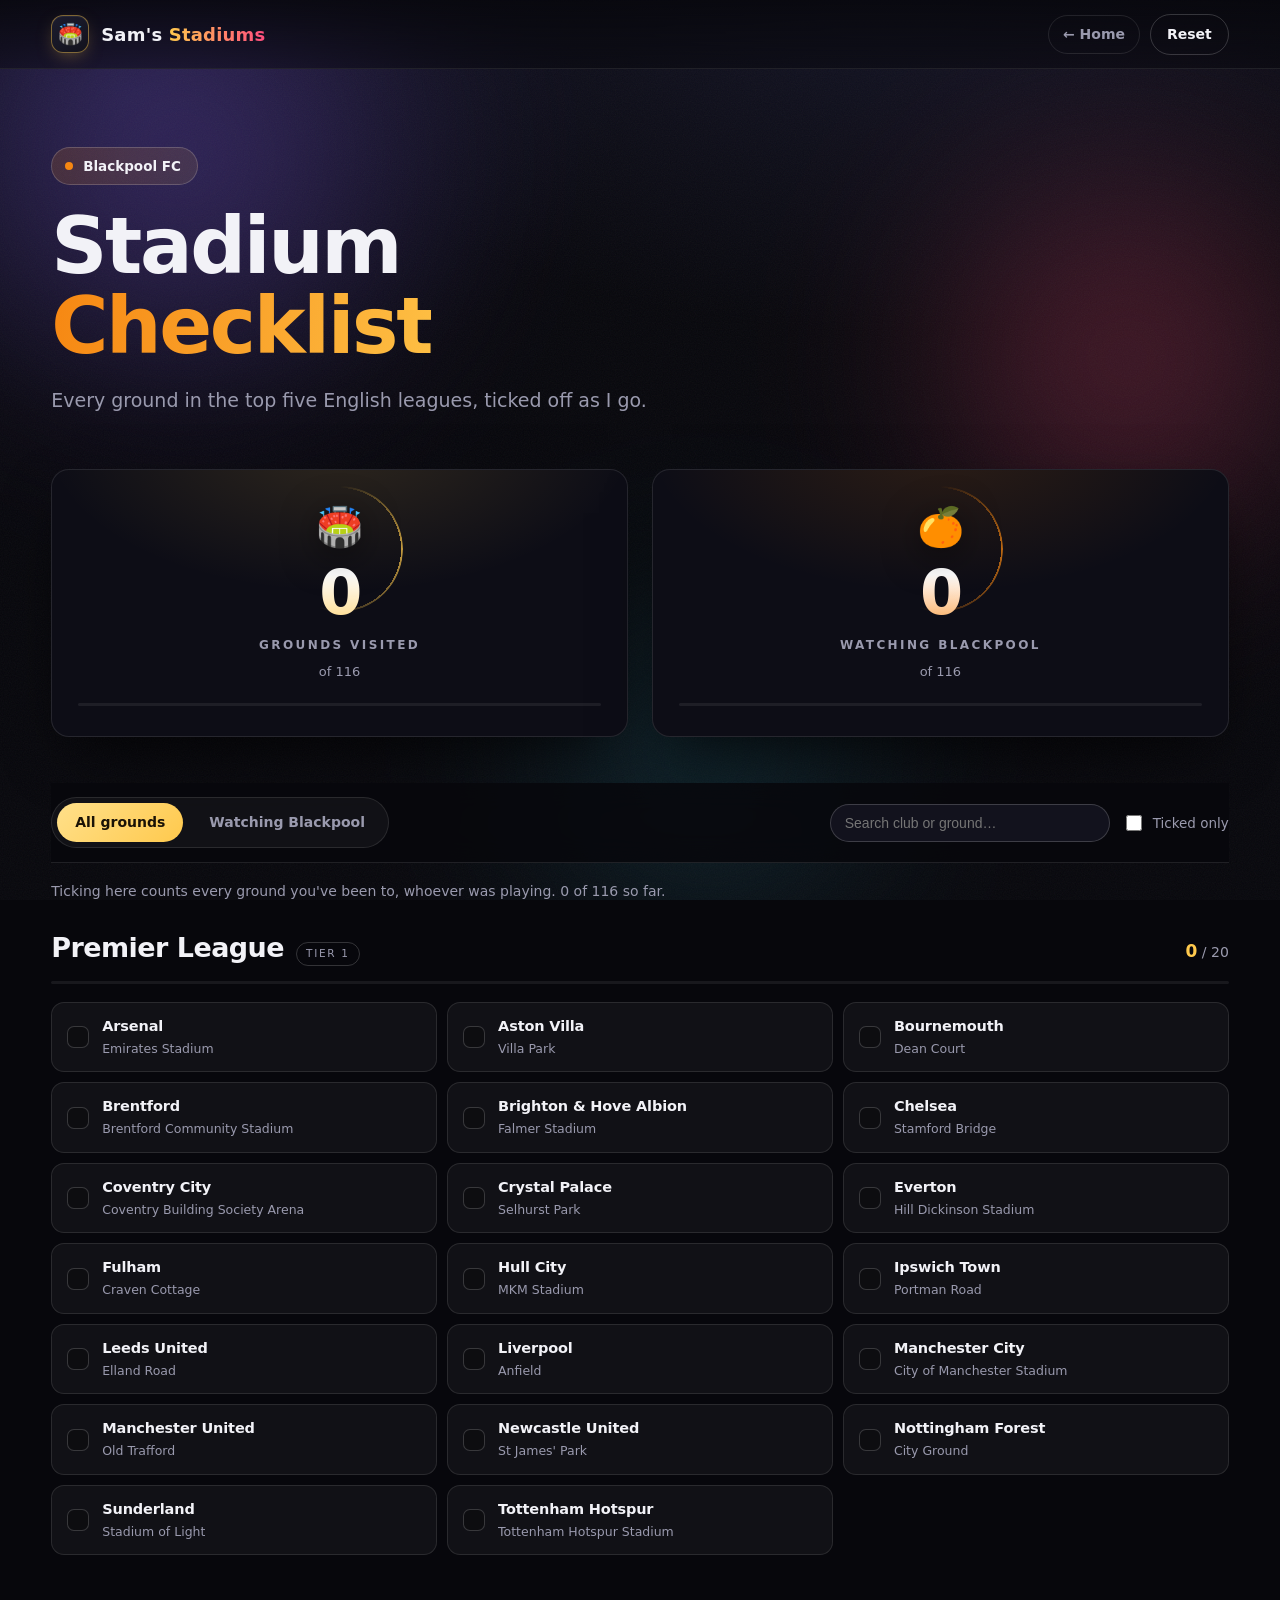
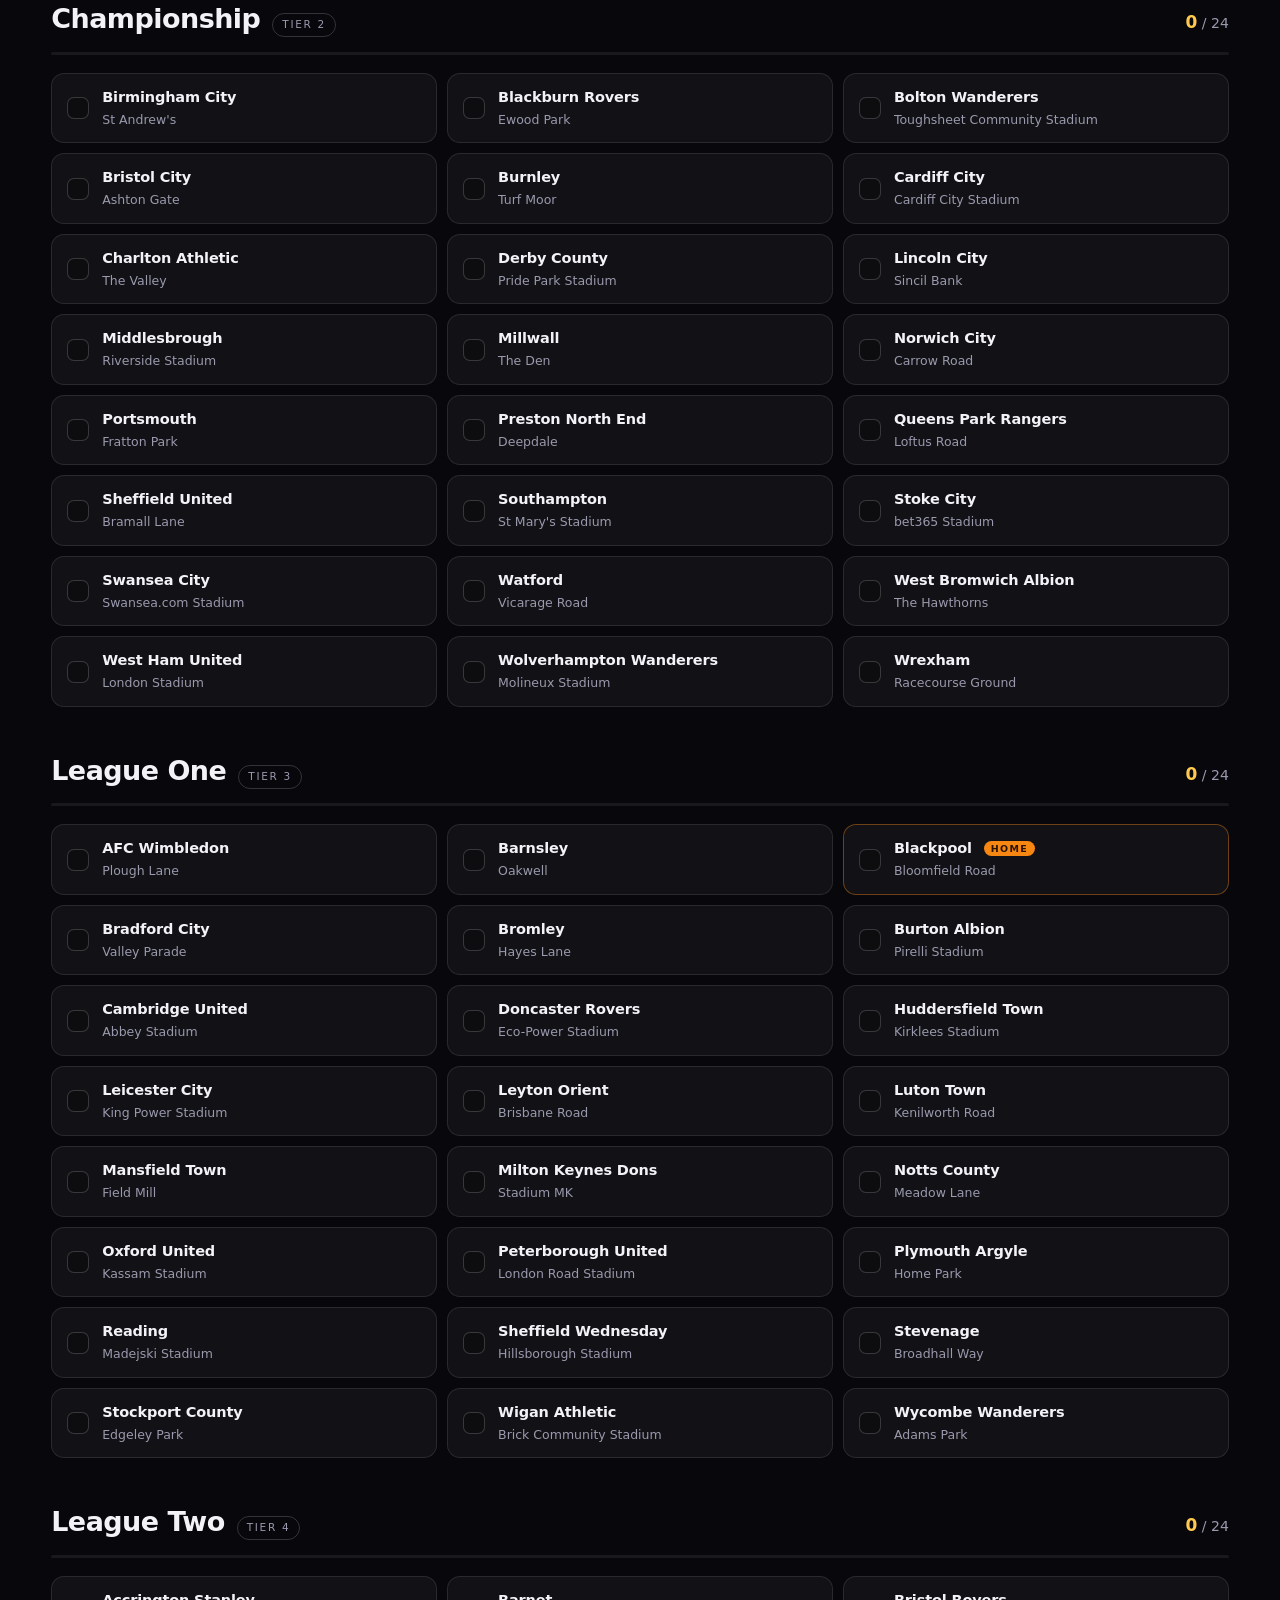
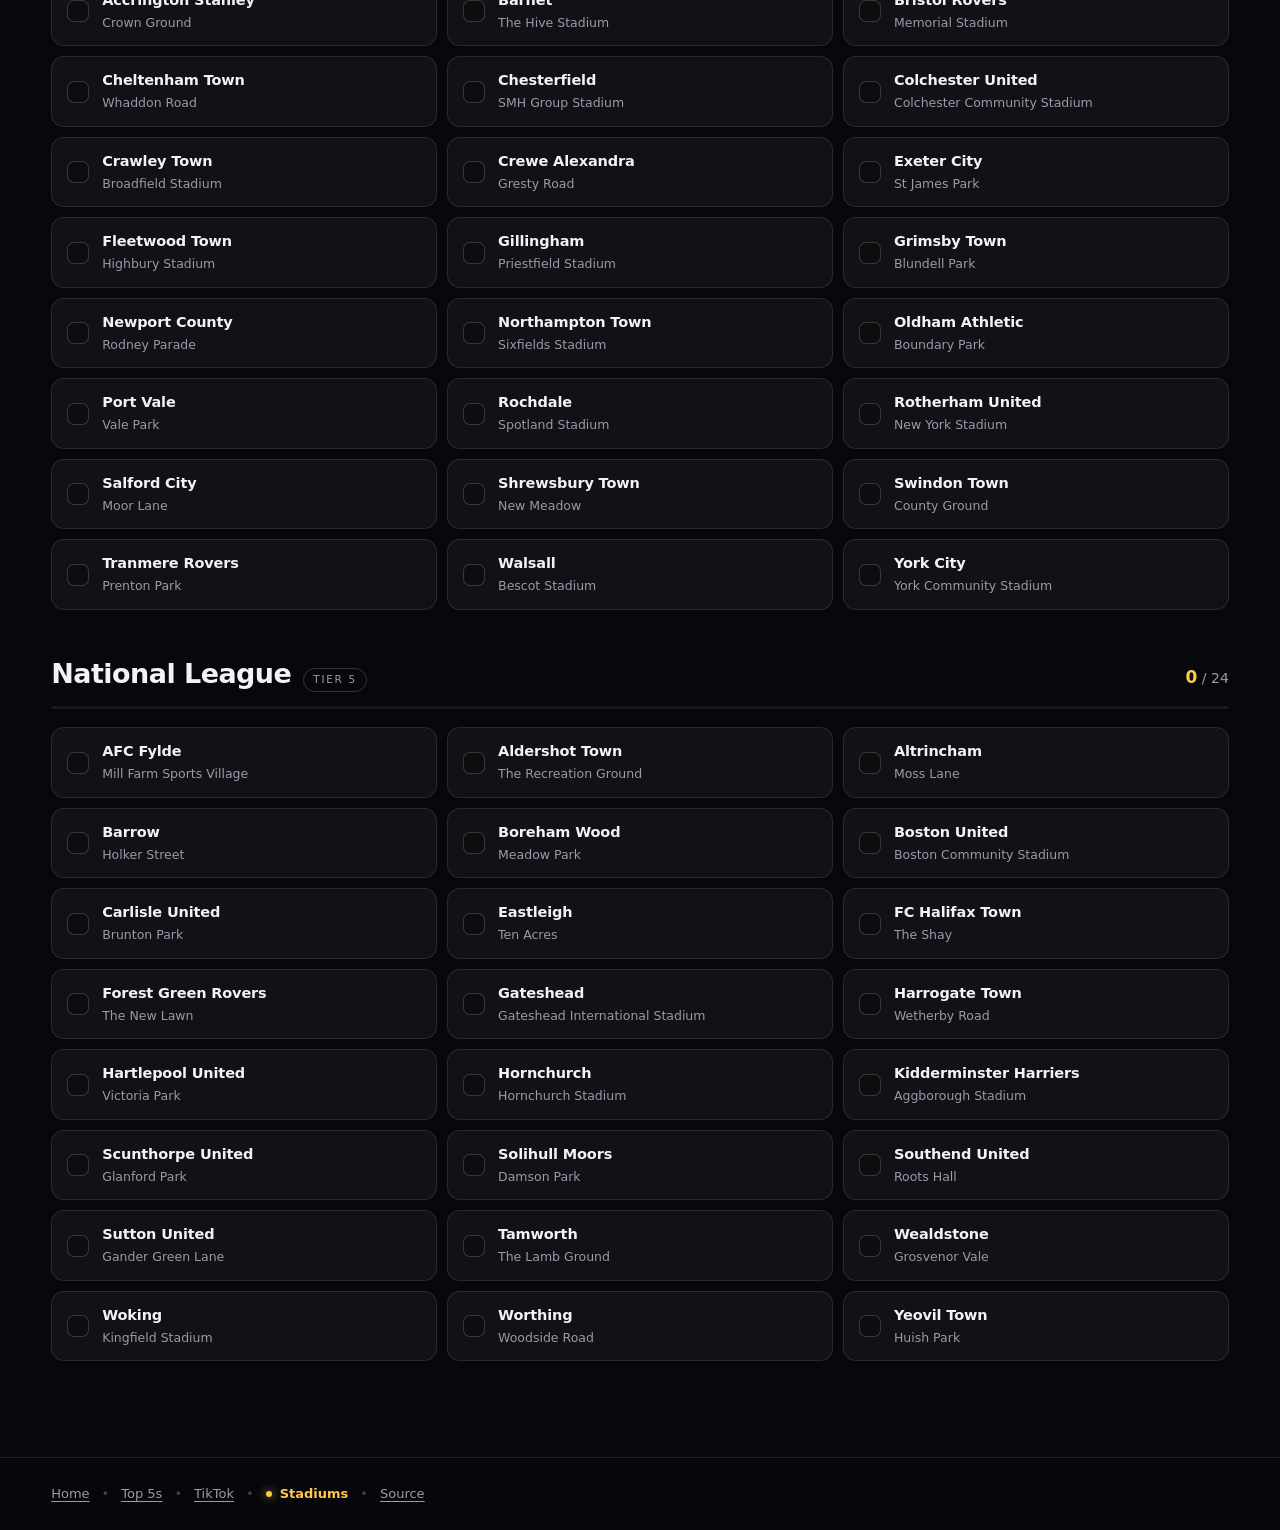
==== stadiums.html @ fb1354d6 "Add the Stadium Checklist section stadiums.html tracks grounds across the top five English leagues -" ====
<!DOCTYPE html>
<html lang="en">
<head>
<meta charset="UTF-8">
<meta name="viewport" content="width=device-width, initial-scale=1">
<title>Stadium Checklist — Sam's Website of Random Stuff</title>
<meta name="description" content="Tracking every ground visited across the top five English leagues, and every ground visited watching Blackpool.">
<script>document.documentElement.classList.add("js");</script>
<link rel="stylesheet" href="css/theme.css">
<link rel="stylesheet" href="css/stadiums.css">
<link rel="icon" href="data:image/svg+xml,<svg xmlns='http://www.w3.org/2000/svg' viewBox='0 0 100 100'><text y='.9em' font-size='90'>🏟️</text></svg>">
</head>
<body>

<div class="aurora" aria-hidden="true">
  <span class="blob blob-1"></span>
  <span class="blob blob-2"></span>
  <span class="blob blob-3"></span>
  <span class="grain"></span>
</div>

<header class="site-header">
  <div class="wrap header-inner">
    <a class="brand" href="index.html" title="Back to Sam's Website of Random Stuff">
      <span class="brand-mark">🏟️</span>
      <span class="brand-text">Sam's <em>Stadiums</em></span>
    </a>
    <div class="header-actions">
      <a class="back-link" href="index.html">&larr; Home</a>
      <button class="btn btn-ghost" id="resetBtn" title="Clear every tick on the list you're viewing">Reset</button>
    </div>
  </div>
</header>

<main>
  <section class="hero wrap st-hero">
    <span class="handle-pill">
      <span class="tangerine-dot" aria-hidden="true"></span>
      Blackpool FC
    </span>
    <h1 class="hero-title">Stadium<br><span class="grad-st">Checklist</span></h1>
    <p class="hero-sub">Every ground in the top five English leagues, ticked off as I go.</p>
  </section>

  <section class="wrap stats-section">
    <div class="stats-grid cols-2">

      <article class="stat-card" data-accent="gold">
        <div class="stat-ring" aria-hidden="true"><span class="ring-spin"></span></div>
        <div class="stat-icon" aria-hidden="true">🏟️</div>
        <div class="stat-value" id="statGeneral" data-target="0" data-decimals="0">0</div>
        <div class="stat-label">Grounds visited</div>
        <div class="stat-sub"><span id="subGeneral">of 116</span></div>
        <div class="stat-bar" aria-hidden="true"><span id="barGeneral" style="--fill:0%"></span></div>
      </article>

      <article class="stat-card" data-accent="tangerine">
        <div class="stat-ring" aria-hidden="true"><span class="ring-spin"></span></div>
        <div class="stat-icon" aria-hidden="true">🍊</div>
        <div class="stat-value" id="statBlackpool" data-target="0" data-decimals="0">0</div>
        <div class="stat-label">Watching Blackpool</div>
        <div class="stat-sub"><span id="subBlackpool">of 116</span></div>
        <div class="stat-bar" aria-hidden="true"><span id="barBlackpool" style="--fill:0%"></span></div>
      </article>

    </div>
  </section>

  <section class="wrap list-section">

    <div class="list-controls">
      <div class="tabs" role="tablist" aria-label="Which list to tick">
        <button class="tab is-active" role="tab" aria-selected="true"  data-list="general">All grounds</button>
        <button class="tab"           role="tab" aria-selected="false" data-list="blackpool">Watching Blackpool</button>
      </div>
      <div class="list-tools">
        <input type="search" id="search" placeholder="Search club or ground…" aria-label="Search club or ground">
        <label class="switch">
          <input type="checkbox" id="onlyTicked">
          <span>Ticked only</span>
        </label>
      </div>
    </div>

    <p class="list-hint" id="listHint"></p>

    <div id="leagues" class="leagues"></div>

    <p class="empty-msg" id="emptyMsg" hidden>Nothing matches that search.</p>
  </section>
</main>

<footer class="site-footer">
  <div class="wrap footer-inner">
    <a href="index.html">Home</a>
    <span class="dot">•</span>
    <a href="top-5s.html">Top 5s</a>
    <span class="dot">•</span>
    <a href="tiktok.html">TikTok</a>
    <span class="dot">•</span>
    <span class="current" aria-current="page">Stadiums</span>
    <span class="dot">•</span>
    <a href="https://github.com/samwiggans/Sams-Website-of-Random-Stuff" target="_blank" rel="noopener">Source</a>
  </div>
</footer>

<!-- stats.js must come before stadiums.js: the checklist calls Stats.set()
     as soon as it paints, and registers the counters' observers first. -->
<script src="js/stadiums-data.js"></script>
<script src="js/stats.js"></script>
<script src="js/stadiums.js"></script>
</body>
</html>
---- css/theme.css ----
/* ===========================================================
   Sam's Website of Random Stuff — shared theme
   Tokens, page shell, header, buttons, footer. Loaded by every
   page; each page then loads its own stylesheet on top.
   =========================================================== */

:root{
  --bg:        #07070c;
  --bg-soft:   #0d0d16;
  --panel:     rgba(255,255,255,.045);
  --panel-2:   rgba(255,255,255,.075);
  --line:      rgba(255,255,255,.10);
  --line-2:    rgba(255,255,255,.18);
  --text:      #f2f2f7;
  --muted:     #9a9aae;
  --gold:      #ffc94d;
  --hot:       #ff4d7d;
  --violet:    #8b5cf6;
  --cyan:      #38e1ff;
  --radius:    18px;
  --shadow:    0 24px 60px -20px rgba(0,0,0,.8);
  --ease:      cubic-bezier(.2,.7,.25,1);
  /* Section accents */
  --tt-cyan:   #25f4ee;
  --tt-red:    #fe2c55;
  --tangerine: #f68712;
}

*{ box-sizing:border-box; }

/* class rules elsewhere would otherwise beat the UA stylesheet's [hidden] */
[hidden]{ display:none !important; }

html{ scroll-behavior:smooth; }

body{
  margin:0;
  background:var(--bg);
  color:var(--text);
  font-family:"Segoe UI", system-ui, -apple-system, "Helvetica Neue", Arial, sans-serif;
  font-size:16px;
  line-height:1.5;
  -webkit-font-smoothing:antialiased;
  overflow-x:hidden;
}

.wrap{ width:min(1180px, 92vw); margin-inline:auto; }

img{ max-width:100%; display:block; }

button{ font:inherit; color:inherit; cursor:pointer; }

/* ---------- Background aurora ---------- */
.aurora{ position:fixed; inset:0; z-index:-1; overflow:hidden; background:
  radial-gradient(1200px 700px at 70% -10%, #16162a 0%, transparent 60%),
  radial-gradient(900px 600px at 10% 10%, #131328 0%, transparent 55%),
  var(--bg); }
.blob{ position:absolute; border-radius:50%; filter:blur(90px); opacity:.35; }
.blob-1{ width:52vw; height:52vw; left:-12vw; top:-14vw; background:radial-gradient(circle, var(--violet), transparent 65%); animation:float1 24s var(--ease) infinite alternate; }
.blob-2{ width:44vw; height:44vw; right:-10vw; top:6vw; background:radial-gradient(circle, var(--hot), transparent 65%); animation:float2 30s var(--ease) infinite alternate; }
.blob-3{ width:40vw; height:40vw; left:35vw; top:55vh; background:radial-gradient(circle, var(--cyan), transparent 65%); opacity:.18; animation:float3 34s var(--ease) infinite alternate; }
.grain{ position:absolute; inset:0; opacity:.05; background-image:url("data:image/svg+xml,%3Csvg xmlns='http://www.w3.org/2000/svg' width='140' height='140'%3E%3Cfilter id='n'%3E%3CfeTurbulence type='fractalNoise' baseFrequency='.85' numOctaves='3'/%3E%3C/filter%3E%3Crect width='100%25' height='100%25' filter='url(%23n)'/%3E%3C/svg%3E"); }
@keyframes float1{ to{ transform:translate3d(6vw,8vh,0) scale(1.15); } }
@keyframes float2{ to{ transform:translate3d(-8vw,12vh,0) scale(1.2); } }
@keyframes float3{ to{ transform:translate3d(10vw,-14vh,0) scale(.85); } }

/* ---------- Header ---------- */
.site-header{
  position:sticky; top:0; z-index:40;
  backdrop-filter:blur(14px);
  background:linear-gradient(to bottom, rgba(7,7,12,.85), rgba(7,7,12,.45));
  border-bottom:1px solid var(--line);
}
.header-inner{ display:flex; align-items:center; justify-content:space-between; gap:16px; height:68px; }
.brand{ display:flex; align-items:center; gap:12px; text-decoration:none; color:var(--text); }
/* Trophy sits on dark with a gold ring — the emoji is gold itself, so a gold
   fill behind it washes out (same reason it reads well in the browser tab). */
.brand-mark{
  display:grid; place-items:center; width:38px; height:38px; border-radius:12px;
  font-size:20px; line-height:1;
  background:linear-gradient(145deg, #1c1c2e, #12121d);
  border:1px solid rgba(255,201,77,.45);
  box-shadow:0 6px 20px -8px rgba(255,201,77,.55), inset 0 1px 0 rgba(255,255,255,.06);
}
.brand-text{ font-weight:700; letter-spacing:.2px; font-size:18px; }
.brand-text em{ font-style:normal; background:linear-gradient(90deg, var(--gold), var(--hot)); -webkit-background-clip:text; background-clip:text; color:transparent; }
.header-actions{ display:flex; align-items:center; gap:10px; }

/* "Portfolio" breadcrumb shown on section pages */
.back-link{
  display:inline-flex; align-items:center; gap:7px; text-decoration:none;
  color:var(--muted); font-size:14px; font-weight:600;
  padding:8px 14px; border-radius:999px; border:1px solid var(--line);
  transition:color .18s var(--ease), border-color .18s var(--ease), transform .18s var(--ease);
}
.back-link:hover{ color:var(--text); border-color:var(--line-2); transform:translateX(-2px); }

/* ---------- Buttons ---------- */
.btn{
  border:1px solid var(--line-2); background:var(--panel); color:var(--text);
  padding:9px 16px; border-radius:999px; font-weight:600; font-size:14px;
  transition:transform .18s var(--ease), background .18s var(--ease), border-color .18s var(--ease);
}
.btn:hover{ transform:translateY(-2px); background:var(--panel-2); border-color:var(--line-2); }
.btn:active{ transform:translateY(0); }
.btn-primary{
  border-color:transparent; color:#1a1206;
  background:linear-gradient(135deg, #ffe08a, var(--gold));
  box-shadow:0 10px 24px -10px rgba(255,201,77,.8);
}
.btn-primary:hover{ background:linear-gradient(135deg, #fff0bd, #ffd469); }
.btn-ghost{ background:transparent; }
.btn-small{ padding:7px 12px; font-size:13px; }
.btn-danger-ghost{ border-color:rgba(255,77,125,.35); color:#ff8fae; background:transparent; }
.btn-danger-ghost:hover{ background:rgba(255,77,125,.12); }
.icon-btn{ background:none; border:0; font-size:28px; line-height:1; color:var(--muted); padding:4px 8px; border-radius:10px; }
.icon-btn:hover{ color:var(--text); background:var(--panel); }
.linkish{ background:none; border:0; color:var(--muted); text-decoration:underline; text-underline-offset:3px; padding:0; font-size:inherit; }
.linkish:hover{ color:var(--text); }

/* ---------- Hero type ---------- */
.hero{ padding:78px 0 42px; }
.hero-title{
  margin:0; font-size:clamp(38px, 7.2vw, 78px); line-height:1.02;
  font-weight:800; letter-spacing:-.03em;
}
.grad{ background:linear-gradient(100deg, var(--gold) 0%, var(--hot) 45%, var(--violet) 100%);
  -webkit-background-clip:text; background-clip:text; color:transparent; }
.hero-sub{ margin:20px 0 0; color:var(--muted); font-size:clamp(15px,1.6vw,19px); max-width:52ch; }
.hero-stats{ display:flex; flex-wrap:wrap; gap:28px; margin-top:34px; }
.stat{ display:flex; flex-direction:column; }
.stat b{ font-size:28px; font-weight:800; letter-spacing:-.02em; }
.stat span{ font-size:12px; letter-spacing:.14em; text-transform:uppercase; color:var(--muted); }

/* ---------- Stat cards ----------
   Used by the TikTok section and the Stadium Checklist. The number
   counts up when the card scrolls into view (js/stats.js). */
.stats-grid{ display:grid; grid-template-columns:repeat(3, 1fr); gap:24px; }
.stats-grid.cols-2{ grid-template-columns:repeat(2, 1fr); }

.stat-card{
  position:relative; overflow:hidden; isolation:isolate;
  border-radius:var(--radius); border:1px solid var(--line);
  background:var(--bg-soft); box-shadow:var(--shadow);
  padding:38px 26px 30px;
  display:flex; flex-direction:column; align-items:center; text-align:center;
  transition:transform .35s var(--ease), border-color .35s var(--ease);
}
.stat-card:hover{ transform:translateY(-8px); }

.stat-card[data-accent="cyan"]     { --accent:var(--tt-cyan); }
.stat-card[data-accent="red"]      { --accent:var(--tt-red); }
.stat-card[data-accent="violet"]   { --accent:var(--violet); }
.stat-card[data-accent="tangerine"]{ --accent:var(--tangerine); }
.stat-card[data-accent="gold"]     { --accent:var(--gold); }
.stat-card:hover{ border-color:color-mix(in srgb, var(--accent) 45%, transparent); }

.stat-card::before{
  content:""; position:absolute; inset:0; z-index:-1;
  background:radial-gradient(420px 220px at 50% -12%, var(--accent), transparent 70%);
  opacity:.14; transition:opacity .35s var(--ease);
}
.stat-card:hover::before{ opacity:.26; }

.stat-ring{
  position:absolute; top:16px; left:50%; translate:-50% 0;
  width:126px; height:126px; border-radius:50%;
  display:grid; place-items:center; z-index:-1; opacity:.75;
}
.ring-spin{
  position:absolute; inset:0; border-radius:50%;
  background:conic-gradient(from 0deg, transparent 0deg, var(--accent) 90deg, transparent 200deg);
  -webkit-mask:radial-gradient(farthest-side, transparent calc(100% - 2px), #000 calc(100% - 2px));
          mask:radial-gradient(farthest-side, transparent calc(100% - 2px), #000 calc(100% - 2px));
  animation:spin 6s linear infinite;
}
@keyframes spin{ to{ transform:rotate(360deg); } }

.stat-icon{
  font-size:38px; line-height:1; margin-bottom:16px;
  filter:drop-shadow(0 8px 18px rgba(0,0,0,.5));
  transition:transform .4s var(--ease);
}
.stat-card:hover .stat-icon{ transform:translateY(-3px) scale(1.08); }

.stat-value{
  font-size:clamp(42px, 6vw, 62px); font-weight:800; letter-spacing:-.04em; line-height:1;
  font-variant-numeric:tabular-nums;
  background:linear-gradient(180deg, #fff 20%, color-mix(in srgb, var(--accent) 70%, #fff));
  -webkit-background-clip:text; background-clip:text; color:transparent;
}
.stat-label{
  margin-top:12px; font-size:12px; font-weight:700;
  letter-spacing:.2em; text-transform:uppercase; color:var(--muted);
}
.stat-sub{ margin-top:8px; font-size:13px; color:var(--muted); }

.stat-bar{
  margin-top:22px; width:100%; height:3px; border-radius:999px;
  background:rgba(255,255,255,.07); overflow:hidden;
}
.stat-bar span{
  display:block; height:100%; width:0; border-radius:999px;
  background:linear-gradient(90deg, transparent, var(--accent));
  transition:width 1.4s var(--ease) .25s;
}
.stat-card.in .stat-bar span{ width:var(--fill); }

@media (max-width:860px){
  .stats-grid, .stats-grid.cols-2{ grid-template-columns:1fr; gap:18px; }
  .stat-card{ padding:32px 22px 26px; }
  .stat-ring{ width:110px; height:110px; }
}
@media (max-width:560px){
  .stat-value{ font-size:44px; }
}
@media (prefers-reduced-motion:reduce){
  .ring-spin{ animation:none !important; }
  .stat-bar span{ transition:none; }
}

/* ---------- Footer ---------- */
.site-footer{ border-top:1px solid var(--line); background:rgba(7,7,12,.6); }
.footer-inner{ display:flex; flex-wrap:wrap; align-items:center; gap:12px; padding:26px 0; color:var(--muted); font-size:13px; }
.dot{ opacity:.4; }
.site-footer a{ color:var(--muted); text-decoration:underline; text-underline-offset:3px; }
.site-footer a:hover{ color:var(--text); }
/* The page you're on: unlinked, gold, with a lit dot in front of it */
.footer-inner .current{
  display:inline-flex; align-items:center; gap:8px;
  color:var(--gold); font-weight:700;
}
.footer-inner .current::before{
  content:""; width:6px; height:6px; border-radius:50%;
  background:var(--gold); box-shadow:0 0 10px rgba(255,201,77,.85);
}

/* ---------- Reveal animation ----------
   Scoped to html.js so that if scripting is blocked or a script throws, the
   content is simply visible rather than stuck at opacity 0 forever. */
html.js .reveal{ opacity:0; transform:translateY(26px); transition:opacity .7s var(--ease), transform .7s var(--ease); }
html.js .reveal.in{ opacity:1; transform:none; }

/* ---------- Responsive ---------- */
@media (max-width:900px){
  .header-inner{ height:64px; }
}
@media (max-width:620px){
  .header-actions{ gap:7px; }
  .header-actions .btn{ padding:7px 11px; font-size:12.5px; }
}
/* Home carries three section buttons; below this the wordmark has to go
   so they still fit alongside the logo. */
@media (max-width:430px){
  .brand-text{ display:none; }
}
@media (max-width:560px){
  .header-inner{ height:58px; }
  .brand{ gap:9px; }
  .brand-mark{ width:32px; height:32px; font-size:16px; border-radius:10px; }
  .brand-text{ font-size:15px; white-space:nowrap; }
  .back-link{ padding:7px 11px; font-size:13px; }
  .hero{ padding:52px 0 30px; }
  .hero-stats{ gap:26px; }
  .stat b{ font-size:24px; }
}

@media (prefers-reduced-motion:reduce){
  *{ animation-duration:.01ms !important; transition-duration:.01ms !important; }
  html{ scroll-behavior:auto; }
  .reveal{ opacity:1; transform:none; }
}
---- css/stadiums.css ----
/* ===========================================================
   Stadium Checklist — page-specific styles
   Shared shell and stat cards live in theme.css.
   =========================================================== */

/* Whichever list you're ticking sets the accent for the rows:
   gold for grounds in general, tangerine for Blackpool. */
body{ --list-accent:var(--gold); }
body[data-list="blackpool"]{ --list-accent:var(--tangerine); }

/* ---------- Hero ---------- */
.st-hero{ padding-bottom:34px; }

.handle-pill{
  display:inline-flex; align-items:center; gap:10px;
  padding:8px 16px 8px 13px; margin-bottom:22px;
  border-radius:999px; font-size:13.5px; font-weight:600;
  color:var(--text); border:1px solid var(--line-2);
  background:linear-gradient(120deg, rgba(246,135,18,.16), rgba(255,201,77,.10));
}
.tangerine-dot{
  width:8px; height:8px; border-radius:50%; background:var(--tangerine);
  animation:tangerinePulse 2.4s var(--ease) infinite;
}
@keyframes tangerinePulse{
  0%   { box-shadow:0 0 0 0 rgba(246,135,18,.65); }
  70%  { box-shadow:0 0 0 11px rgba(246,135,18,0); }
  100% { box-shadow:0 0 0 0 rgba(246,135,18,0); }
}

.grad-st{
  background:linear-gradient(100deg, var(--tangerine) 0%, var(--gold) 55%, #ffd9a0 100%);
  background-size:220% 100%;
  -webkit-background-clip:text; background-clip:text; color:transparent;
  animation:sweep 9s var(--ease) infinite alternate;
}
@keyframes sweep{ to{ background-position:100% 0; } }

.stats-section{ padding:20px 0 46px; }

/* ---------- Controls ---------- */
.list-section{ padding-bottom:96px; }

.list-controls{
  position:sticky; top:68px; z-index:20;
  display:flex; flex-wrap:wrap; align-items:center; justify-content:space-between;
  gap:14px; padding:14px 0;
  background:rgba(7,7,12,.86); backdrop-filter:blur(14px);
  border-bottom:1px solid var(--line);
}

.tabs{ display:flex; gap:8px; background:var(--panel); padding:5px; border-radius:999px; border:1px solid var(--line); }
.tab{
  border:0; background:none; color:var(--muted);
  padding:9px 18px; border-radius:999px; font-size:14px; font-weight:600;
  transition:color .2s var(--ease), background .2s var(--ease);
}
.tab:hover{ color:var(--text); }
.tab.is-active{ color:#1a1206; background:linear-gradient(135deg,#ffe08a,var(--gold)); }
body[data-list="blackpool"] .tab.is-active{
  color:#2a1400; background:linear-gradient(135deg,#ffb257,var(--tangerine));
}

.list-tools{ display:flex; align-items:center; gap:12px; }
#search{
  width:min(280px, 52vw); padding:10px 14px; border-radius:999px; font-size:14px;
  background:#12121d; color:var(--text); border:1px solid var(--line-2);
}
#search:focus{ outline:none; border-color:var(--list-accent); }
.switch{ display:inline-flex; align-items:center; gap:8px; font-size:13.5px; color:var(--muted); cursor:pointer; white-space:nowrap; }
.switch input{ accent-color:var(--list-accent); width:16px; height:16px; cursor:pointer; }
.switch:hover{ color:var(--text); }

.list-hint{ margin:18px 0 26px; color:var(--muted); font-size:14px; }

/* ---------- Leagues ---------- */
.leagues{ display:flex; flex-direction:column; gap:44px; }
.league-head{ display:flex; align-items:baseline; justify-content:space-between; gap:16px; }
.league-title{ display:flex; align-items:baseline; gap:12px; flex-wrap:wrap; }
.league-title h2{ margin:0; font-size:clamp(20px,2.6vw,27px); font-weight:800; letter-spacing:-.02em; }
.tier{
  font-size:10.5px; letter-spacing:.16em; text-transform:uppercase; color:var(--muted);
  border:1px solid var(--line-2); border-radius:999px; padding:3px 9px;
}
.league-count{ font-size:14px; color:var(--muted); font-variant-numeric:tabular-nums; white-space:nowrap; }
.league-count b{ color:var(--list-accent); font-size:17px; }

.league-bar{ height:3px; border-radius:999px; background:rgba(255,255,255,.07); margin:12px 0 18px; overflow:hidden; }
.league-bar span{
  display:block; height:100%; width:0; border-radius:999px;
  background:linear-gradient(90deg, transparent, var(--list-accent));
  transition:width .6s var(--ease);
}
.league.complete .league-bar span{ background:linear-gradient(90deg, var(--list-accent), #7ee08a); }

/* ---------- Ground rows ---------- */
.ground-list{ list-style:none; margin:0; padding:0; display:grid; grid-template-columns:repeat(3, 1fr); gap:10px; }

.tick{
  width:100%; display:flex; align-items:center; gap:13px; text-align:left;
  padding:13px 15px; border-radius:13px;
  border:1px solid var(--line); background:var(--panel); color:var(--text);
  transition:border-color .2s var(--ease), background .2s var(--ease), transform .2s var(--ease);
}
.tick:hover{ border-color:var(--line-2); background:var(--panel-2); transform:translateY(-2px); }
.tick:focus-visible{ outline:2px solid var(--list-accent); outline-offset:2px; }

.tick-box{
  flex:0 0 auto; width:22px; height:22px; border-radius:7px;
  border:1.5px solid var(--line-2); background:rgba(0,0,0,.25);
  display:grid; place-items:center;
  transition:background .2s var(--ease), border-color .2s var(--ease);
}
.tick-box::after{
  content:"✓"; font-size:13px; font-weight:800; color:#1a1206;
  opacity:0; transform:scale(.5); transition:opacity .2s var(--ease), transform .2s var(--ease);
}

.ground-text{ display:flex; flex-direction:column; gap:2px; min-width:0; }
.club{ font-size:14.5px; font-weight:700; letter-spacing:-.01em; }
.stadium{ font-size:12.5px; color:var(--muted); overflow:hidden; text-overflow:ellipsis; white-space:nowrap; }

/* Ticked state */
.ground.ticked .tick{
  border-color:color-mix(in srgb, var(--list-accent) 50%, transparent);
  background:color-mix(in srgb, var(--list-accent) 12%, transparent);
}
.ground.ticked .tick-box{
  background:var(--list-accent); border-color:transparent;
}
.ground.ticked .tick-box::after{ opacity:1; transform:none; }
.ground.ticked .stadium{ color:#c9c9d6; }

/* A little pop the moment you tick something */
.ground.just-ticked .tick-box{ animation:pop .42s var(--ease); }
@keyframes pop{
  0%   { transform:scale(1); }
  45%  { transform:scale(1.28); }
  100% { transform:scale(1); }
}

/* Blackpool's own ground, flagged in the list */
.ground.is-home .tick{ border-color:rgba(246,135,18,.4); }
.home-flag{
  margin-left:7px; font-size:9.5px; letter-spacing:.14em; text-transform:uppercase;
  color:#2a1400; background:var(--tangerine); border-radius:999px; padding:2px 7px; vertical-align:middle;
}

.empty-msg{ text-align:center; color:var(--muted); padding:60px 0; font-size:16px; }

/* ---------- Responsive ---------- */
@media (max-width:1000px){
  .ground-list{ grid-template-columns:repeat(2, 1fr); }
}
@media (max-width:900px){
  .list-controls{ top:64px; }
}
@media (max-width:680px){
  .ground-list{ grid-template-columns:1fr; }
  .list-controls{ top:58px; flex-direction:column; align-items:stretch; }
  .tabs{ justify-content:center; }
  .tab{ flex:1; padding:9px 10px; font-size:13px; }
  .list-tools{ justify-content:space-between; }
  #search{ width:100%; }
}

@media (prefers-reduced-motion:reduce){
  .grad-st, .tangerine-dot{ animation:none !important; }
  .ground.just-ticked .tick-box{ animation:none; }
}
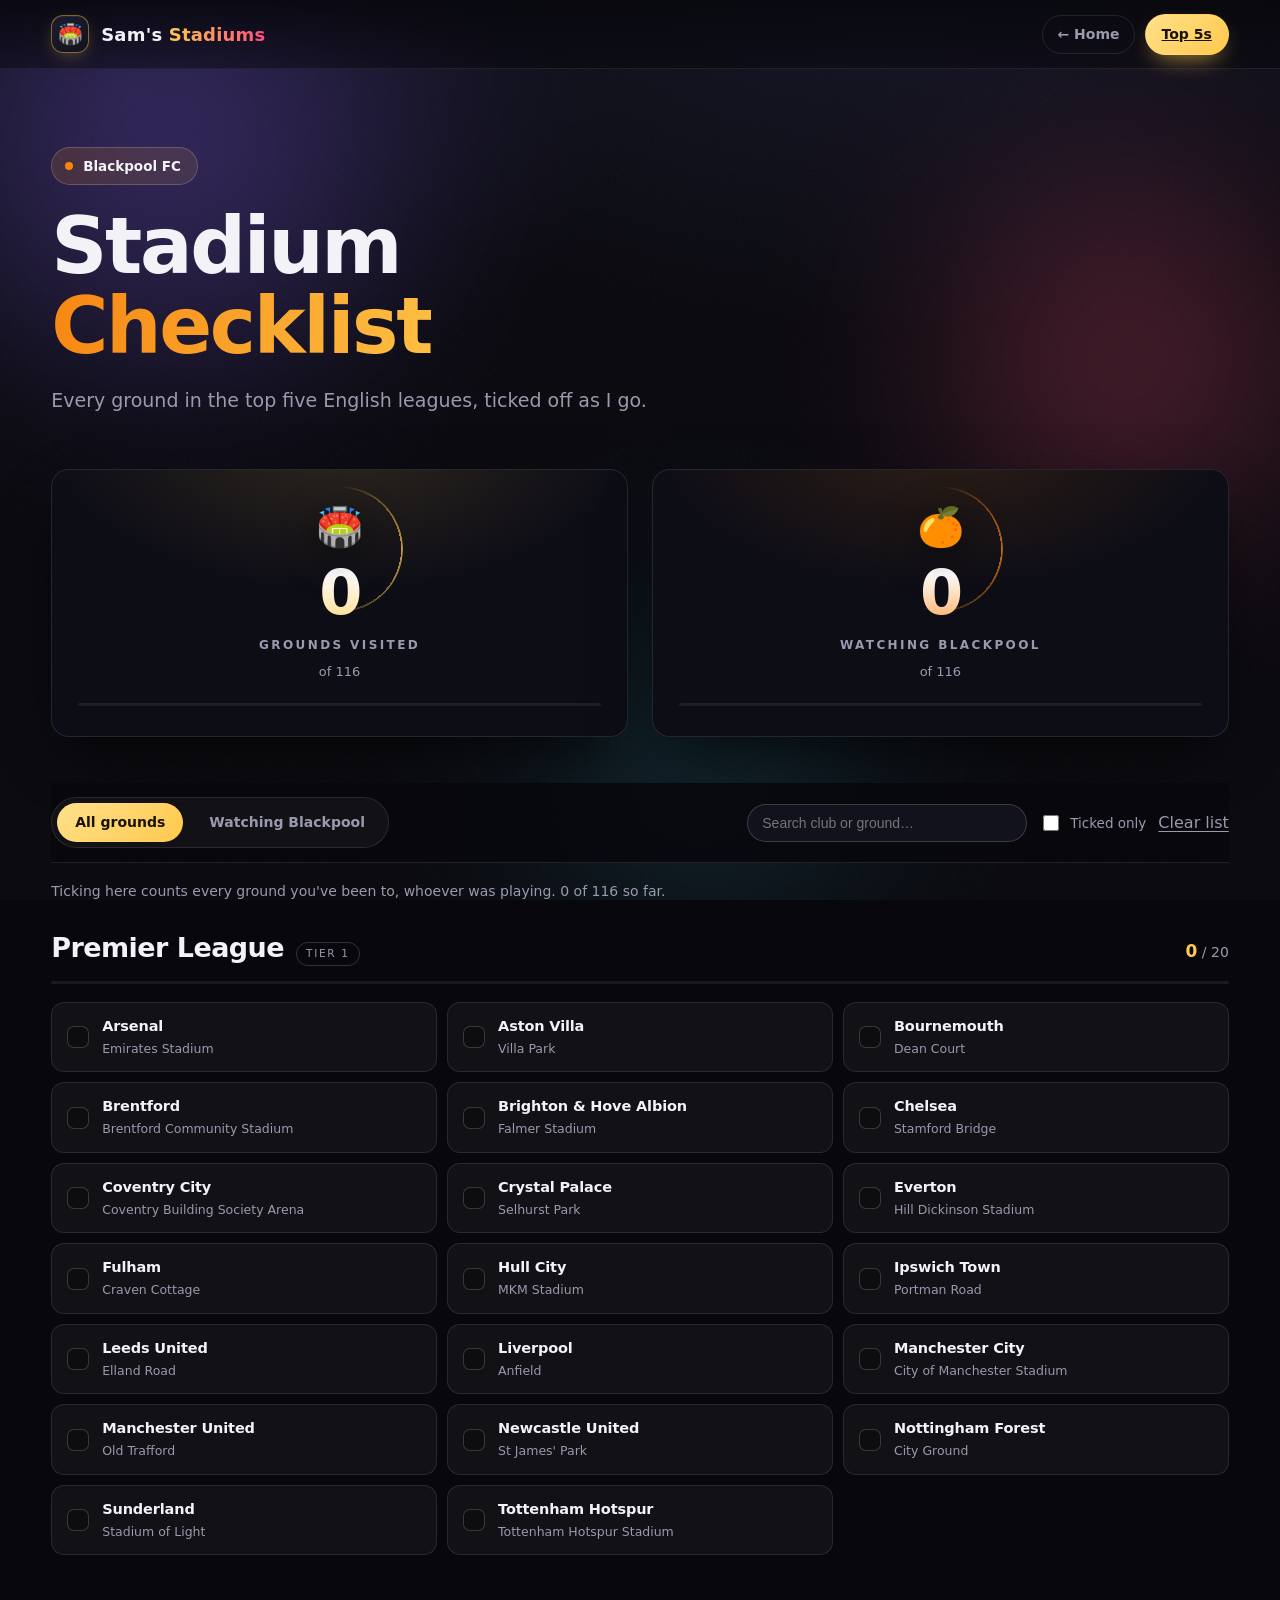
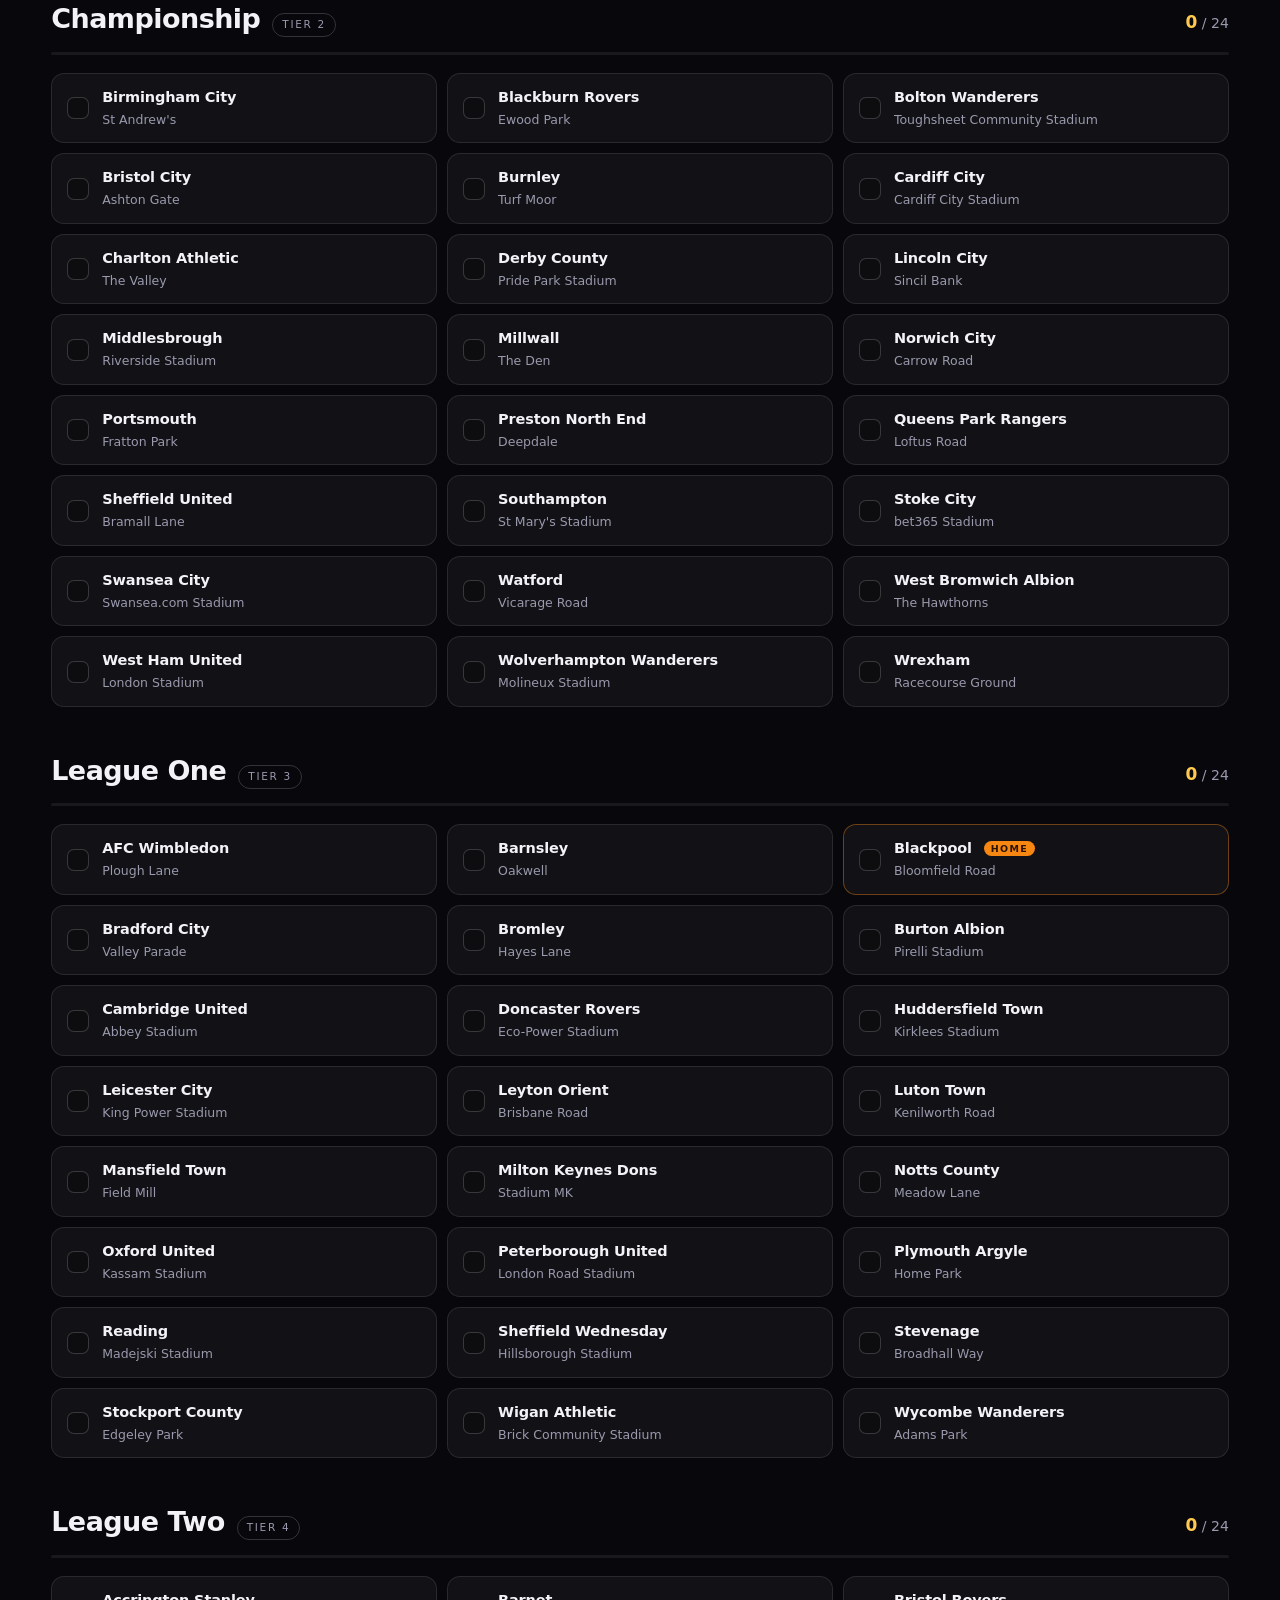
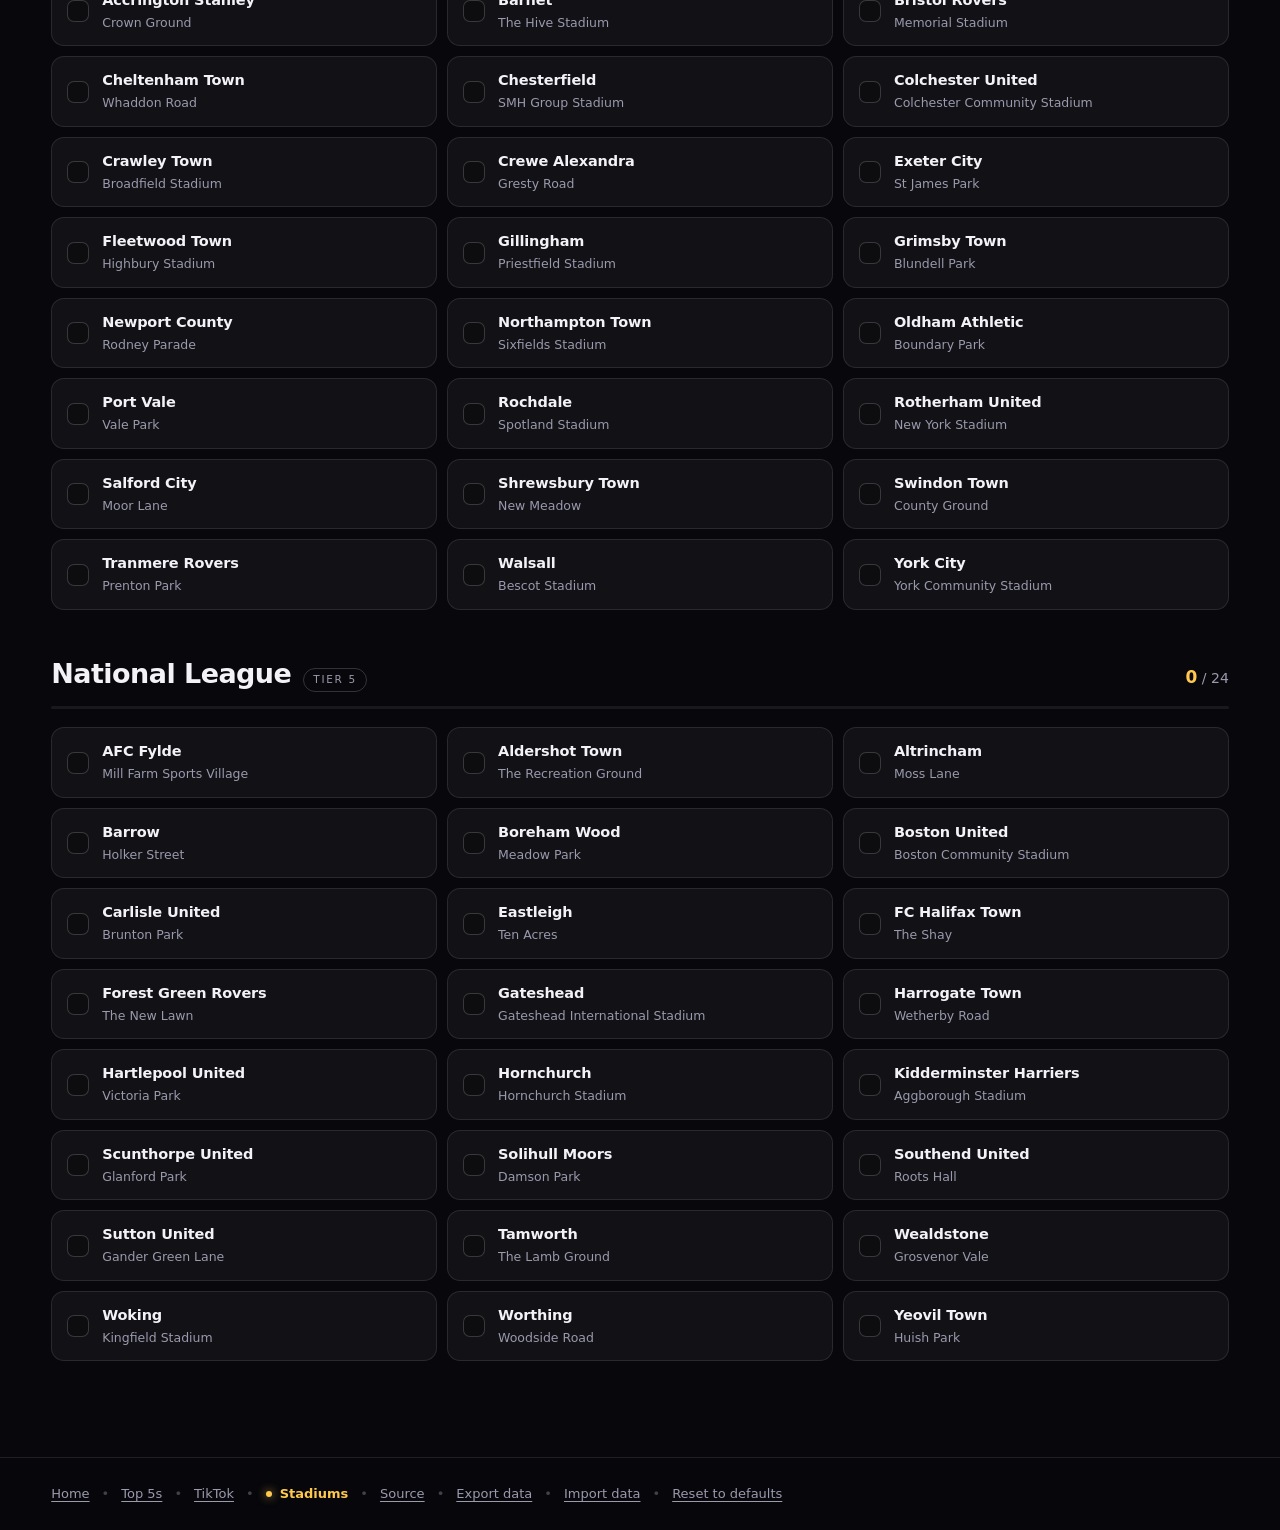
==== commit 0e4c7da9: "Publish stadium ticks the same way as the Top 5s js/stadiums-visited.js holds the ticks visitors see" ====
--- a/stadiums.html
+++ b/stadiums.html
@@ -27,7 +27,7 @@
     </a>
     <div class="header-actions">
       <a class="back-link" href="index.html">&larr; Home</a>
-      <button class="btn btn-ghost" id="resetBtn" title="Clear every tick on the list you're viewing">Reset</button>
+      <a class="btn btn-primary" href="top-5s.html">Top 5s</a>
     </div>
   </div>
 </header>
@@ -79,6 +79,7 @@
           <input type="checkbox" id="onlyTicked">
           <span>Ticked only</span>
         </label>
+        <button class="linkish" id="clearBtn" title="Untick everything on the list you're viewing">Clear list</button>
       </div>
     </div>
 
@@ -101,12 +102,20 @@
     <span class="current" aria-current="page">Stadiums</span>
     <span class="dot">•</span>
     <a href="https://github.com/samwiggans/Sams-Website-of-Random-Stuff" target="_blank" rel="noopener">Source</a>
+    <span class="dot">•</span>
+    <button class="linkish" id="exportBtn">Export data</button>
+    <span class="dot">•</span>
+    <button class="linkish" id="importBtn">Import data</button>
+    <span class="dot">•</span>
+    <button class="linkish" id="resetBtn">Reset to defaults</button>
+    <input type="file" id="importFile" accept="application/json" hidden>
   </div>
 </footer>
 
 <!-- stats.js must come before stadiums.js: the checklist calls Stats.set()
      as soon as it paints, and registers the counters' observers first. -->
 <script src="js/stadiums-data.js"></script>
+<script src="js/stadiums-visited.js"></script>
 <script src="js/stats.js"></script>
 <script src="js/stadiums.js"></script>
 </body>
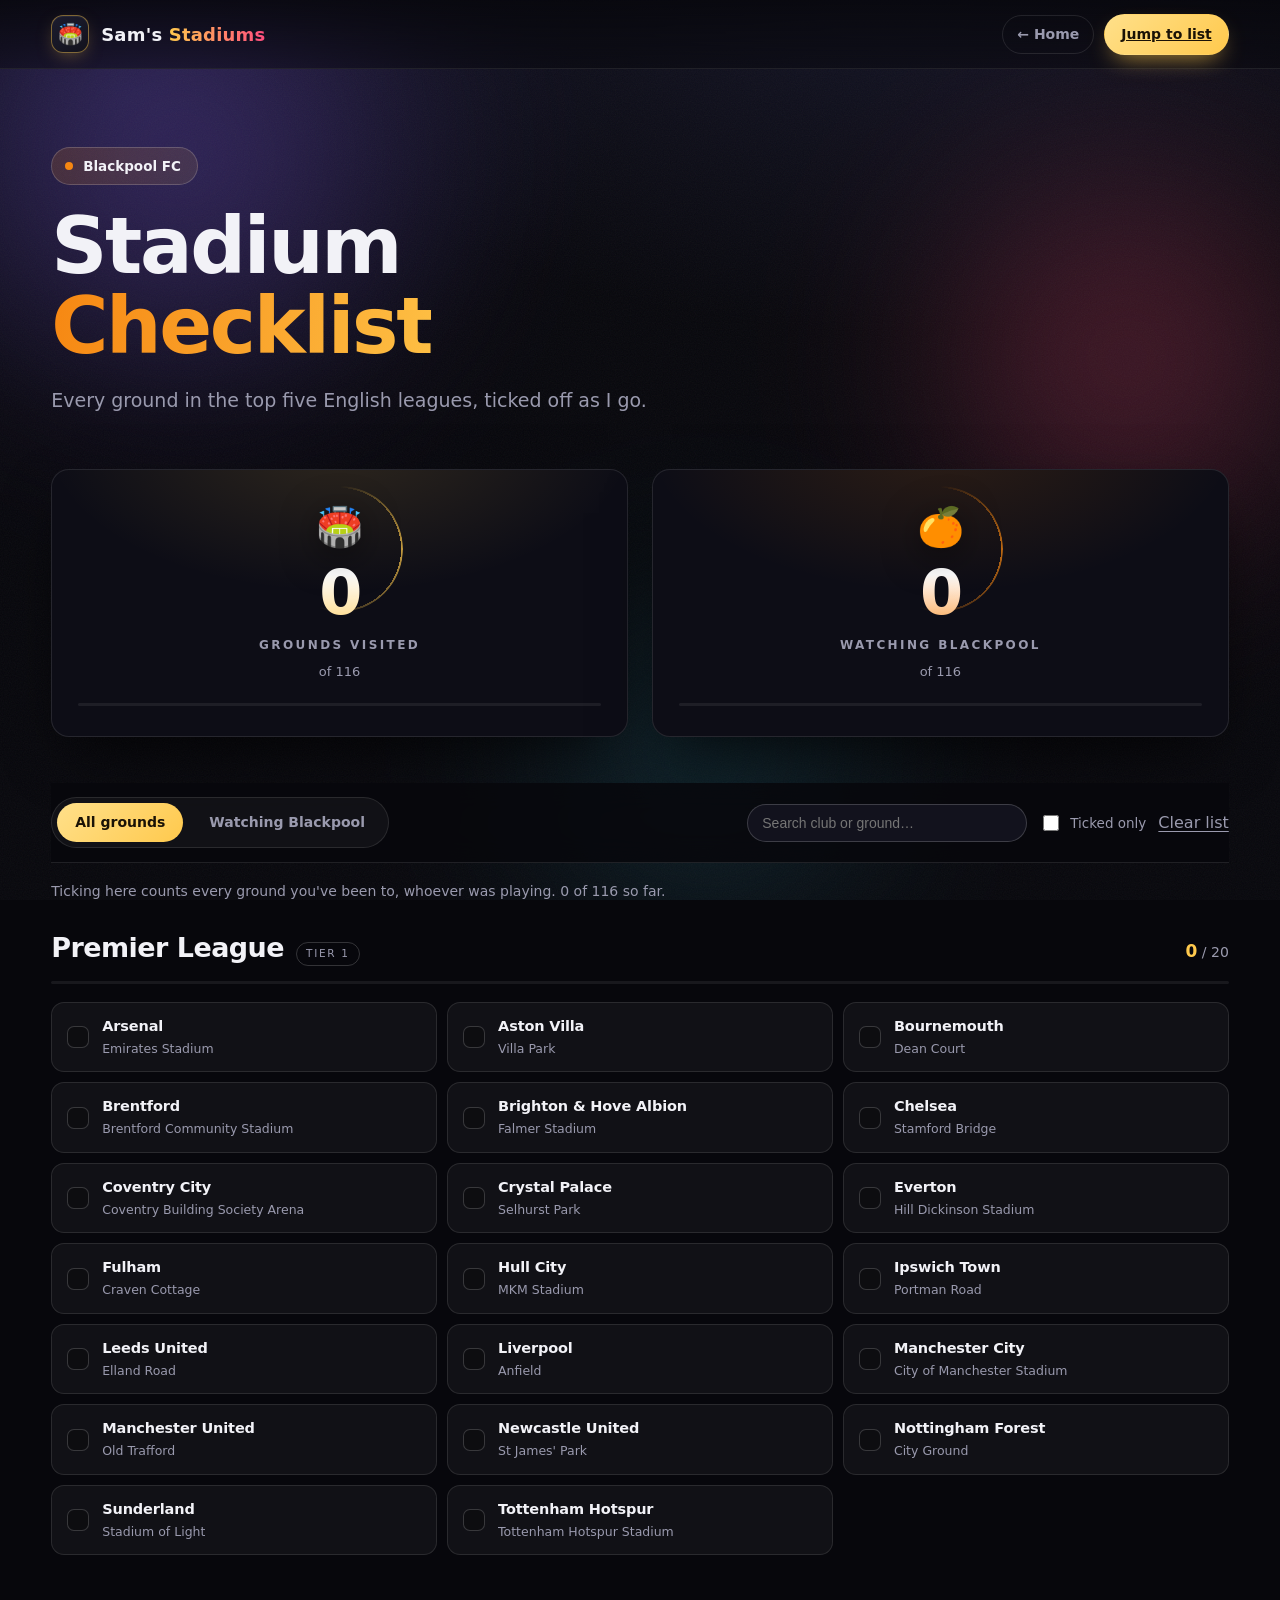
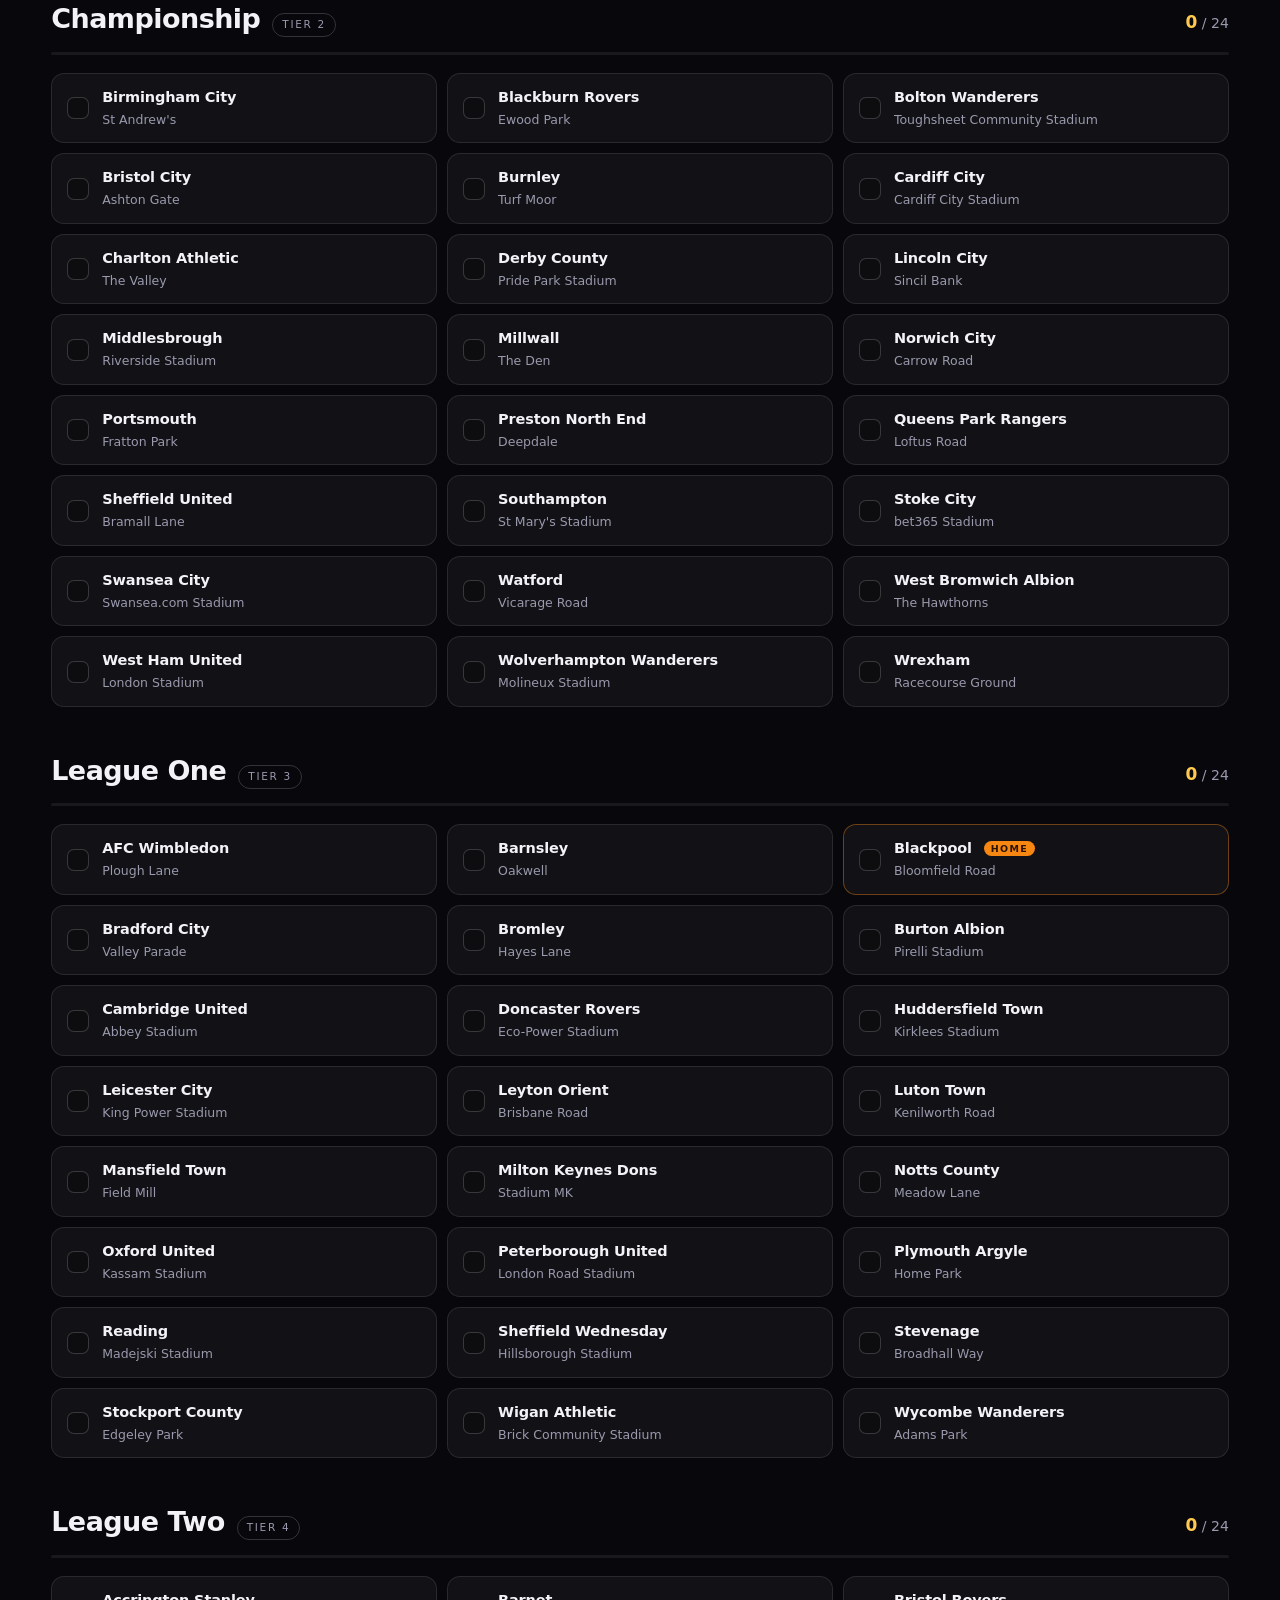
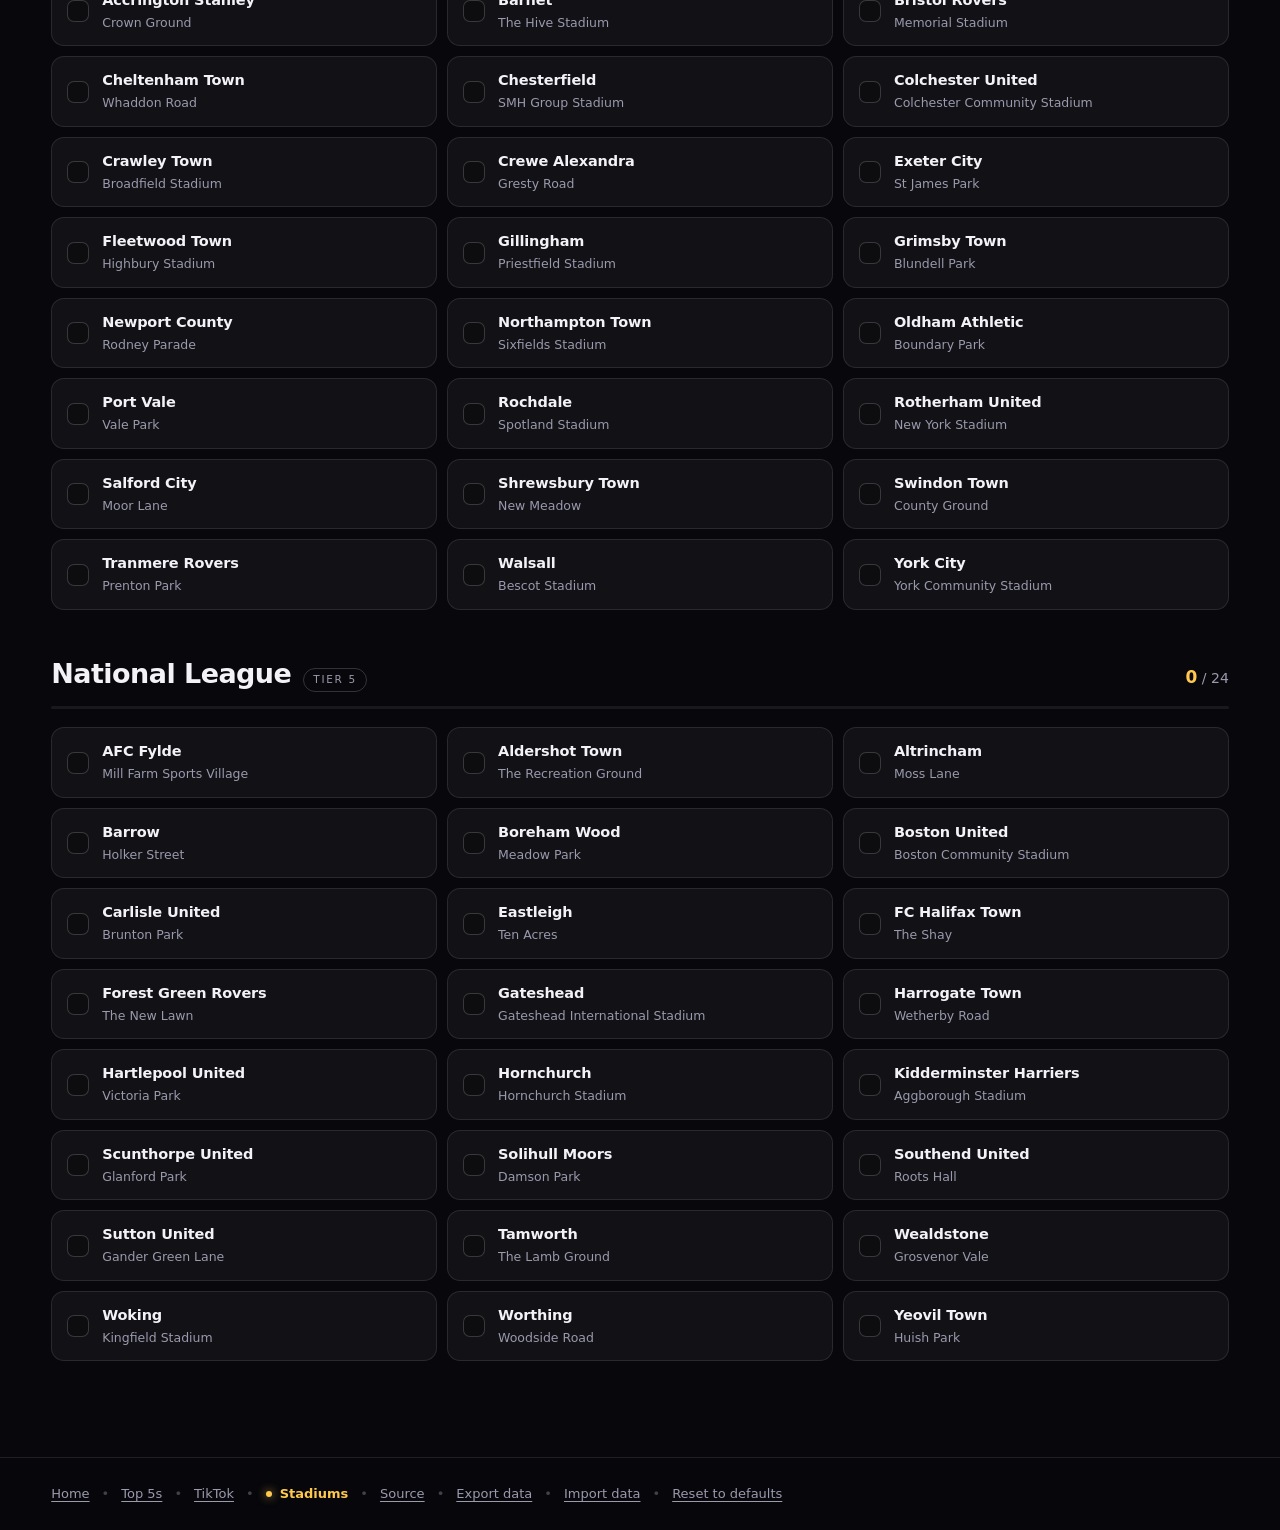
==== commit a1c99226: "Match the TikTok tab icon to its header and give Stadiums its own header action" ====
--- a/stadiums.html
+++ b/stadiums.html
@@ -27,7 +27,7 @@
     </a>
     <div class="header-actions">
       <a class="back-link" href="index.html">&larr; Home</a>
-      <a class="btn btn-primary" href="top-5s.html">Top 5s</a>
+      <a class="btn btn-primary" href="#leagues">Jump to list</a>
     </div>
   </div>
 </header>
--- a/css/stadiums.css
+++ b/css/stadiums.css
@@ -74,7 +74,8 @@
 .list-hint{ margin:18px 0 26px; color:var(--muted); font-size:14px; }
 
 /* ---------- Leagues ---------- */
-.leagues{ display:flex; flex-direction:column; gap:44px; }
+/* Header's "Jump to list" lands below the sticky controls, not under them */
+.leagues{ display:flex; flex-direction:column; gap:44px; scroll-margin-top:150px; }
 .league-head{ display:flex; align-items:baseline; justify-content:space-between; gap:16px; }
 .league-title{ display:flex; align-items:baseline; gap:12px; flex-wrap:wrap; }
 .league-title h2{ margin:0; font-size:clamp(20px,2.6vw,27px); font-weight:800; letter-spacing:-.02em; }
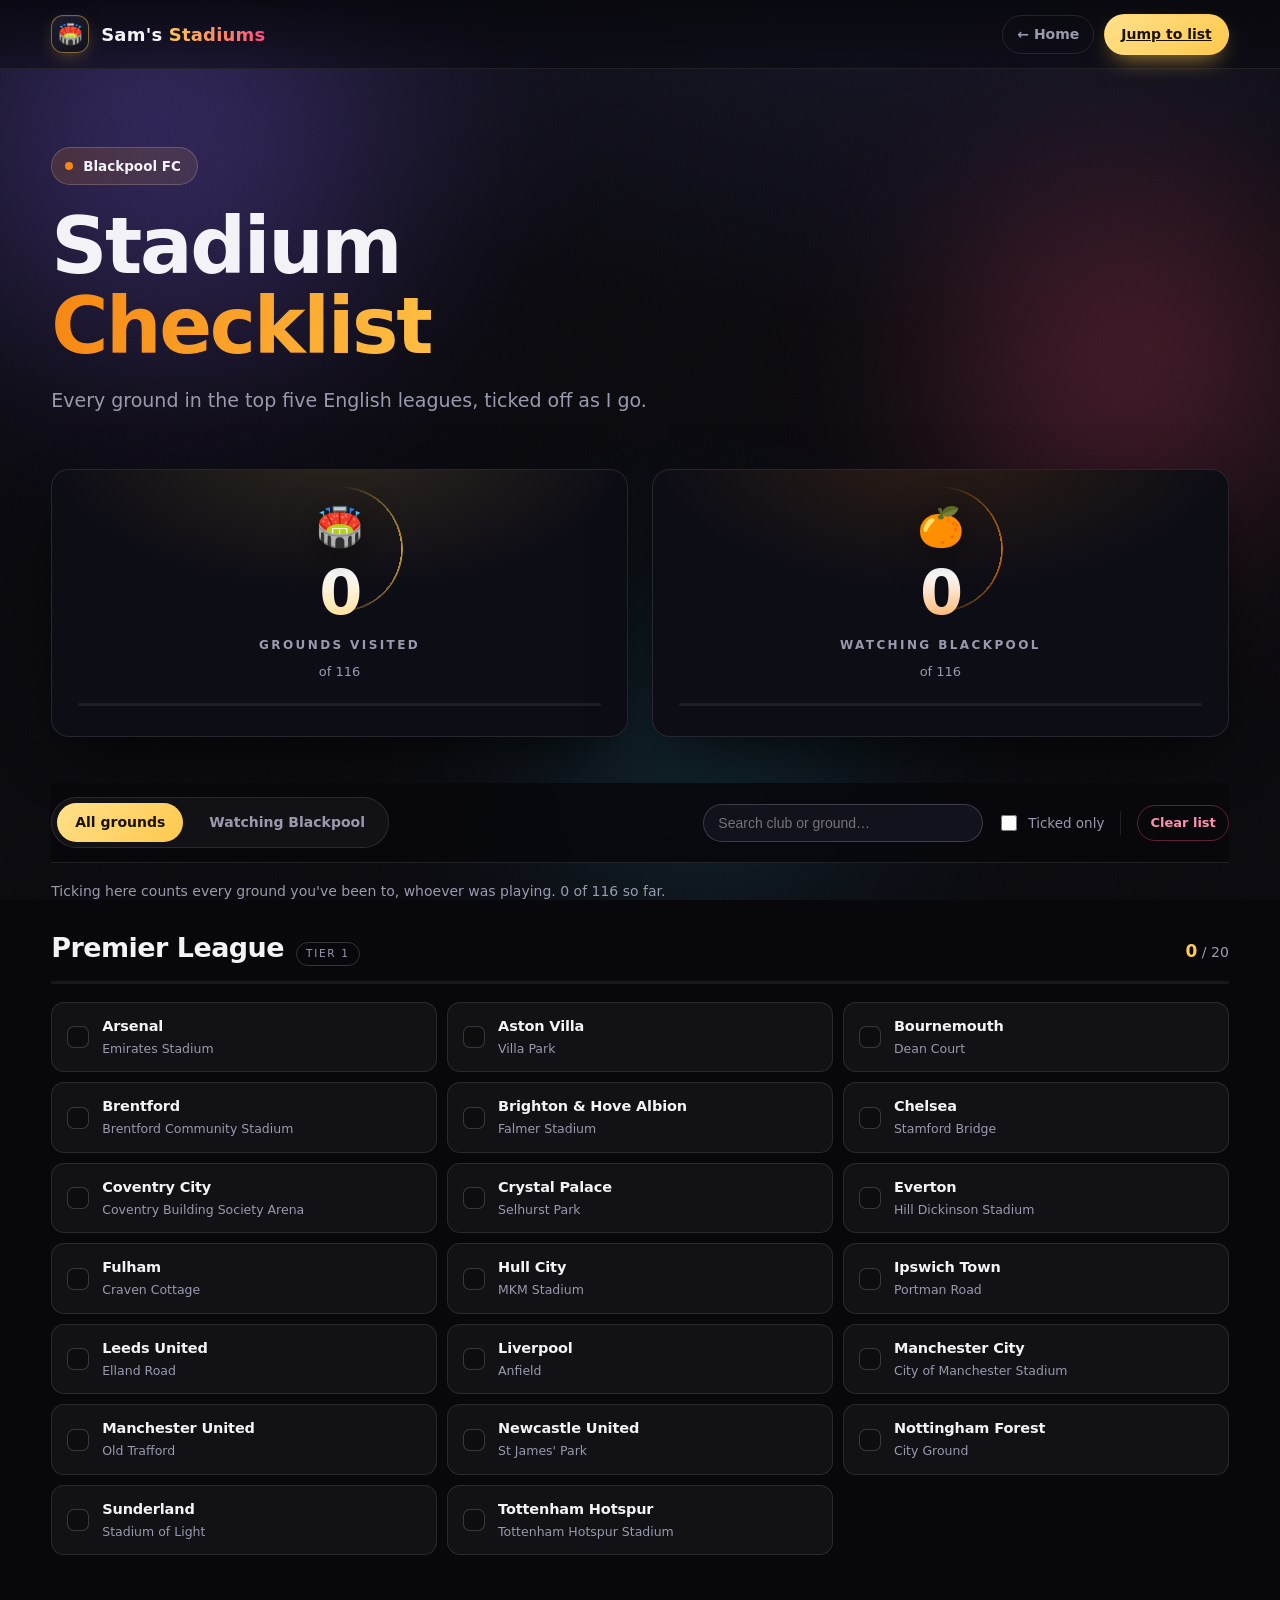
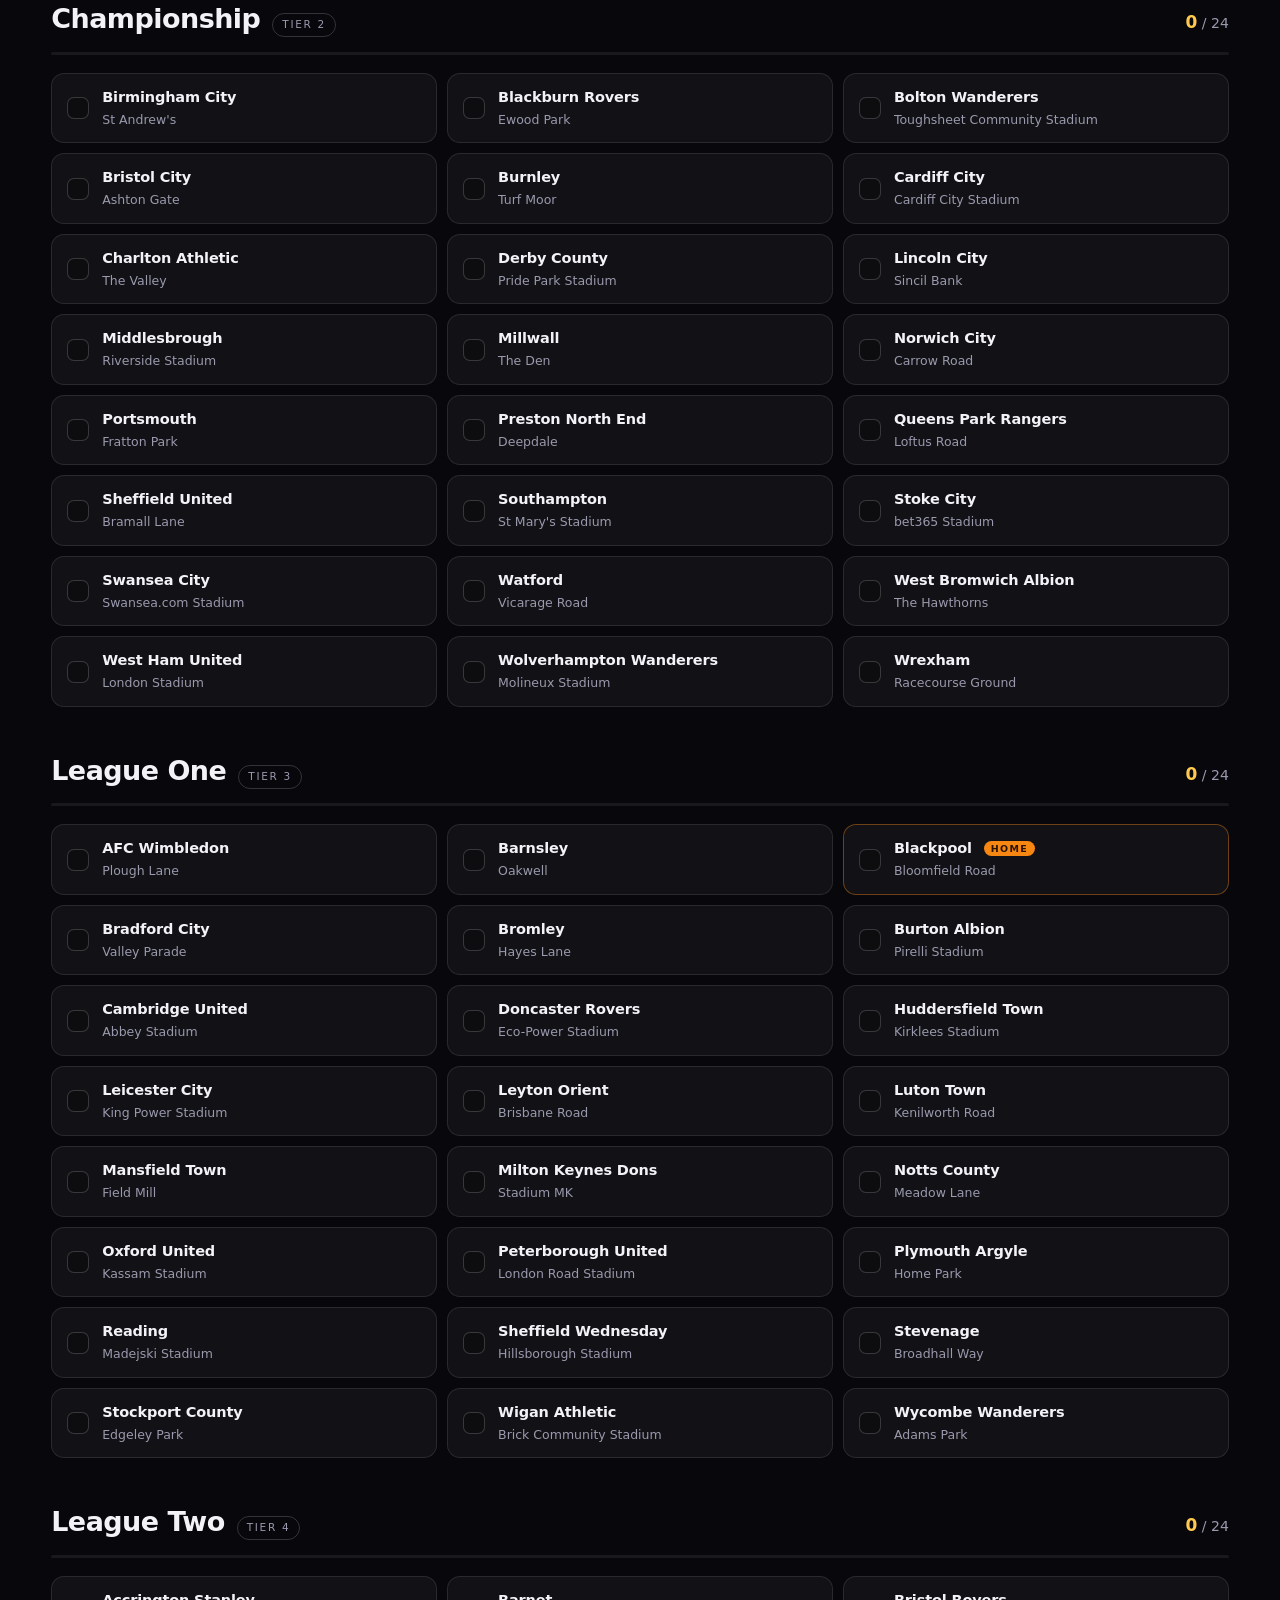
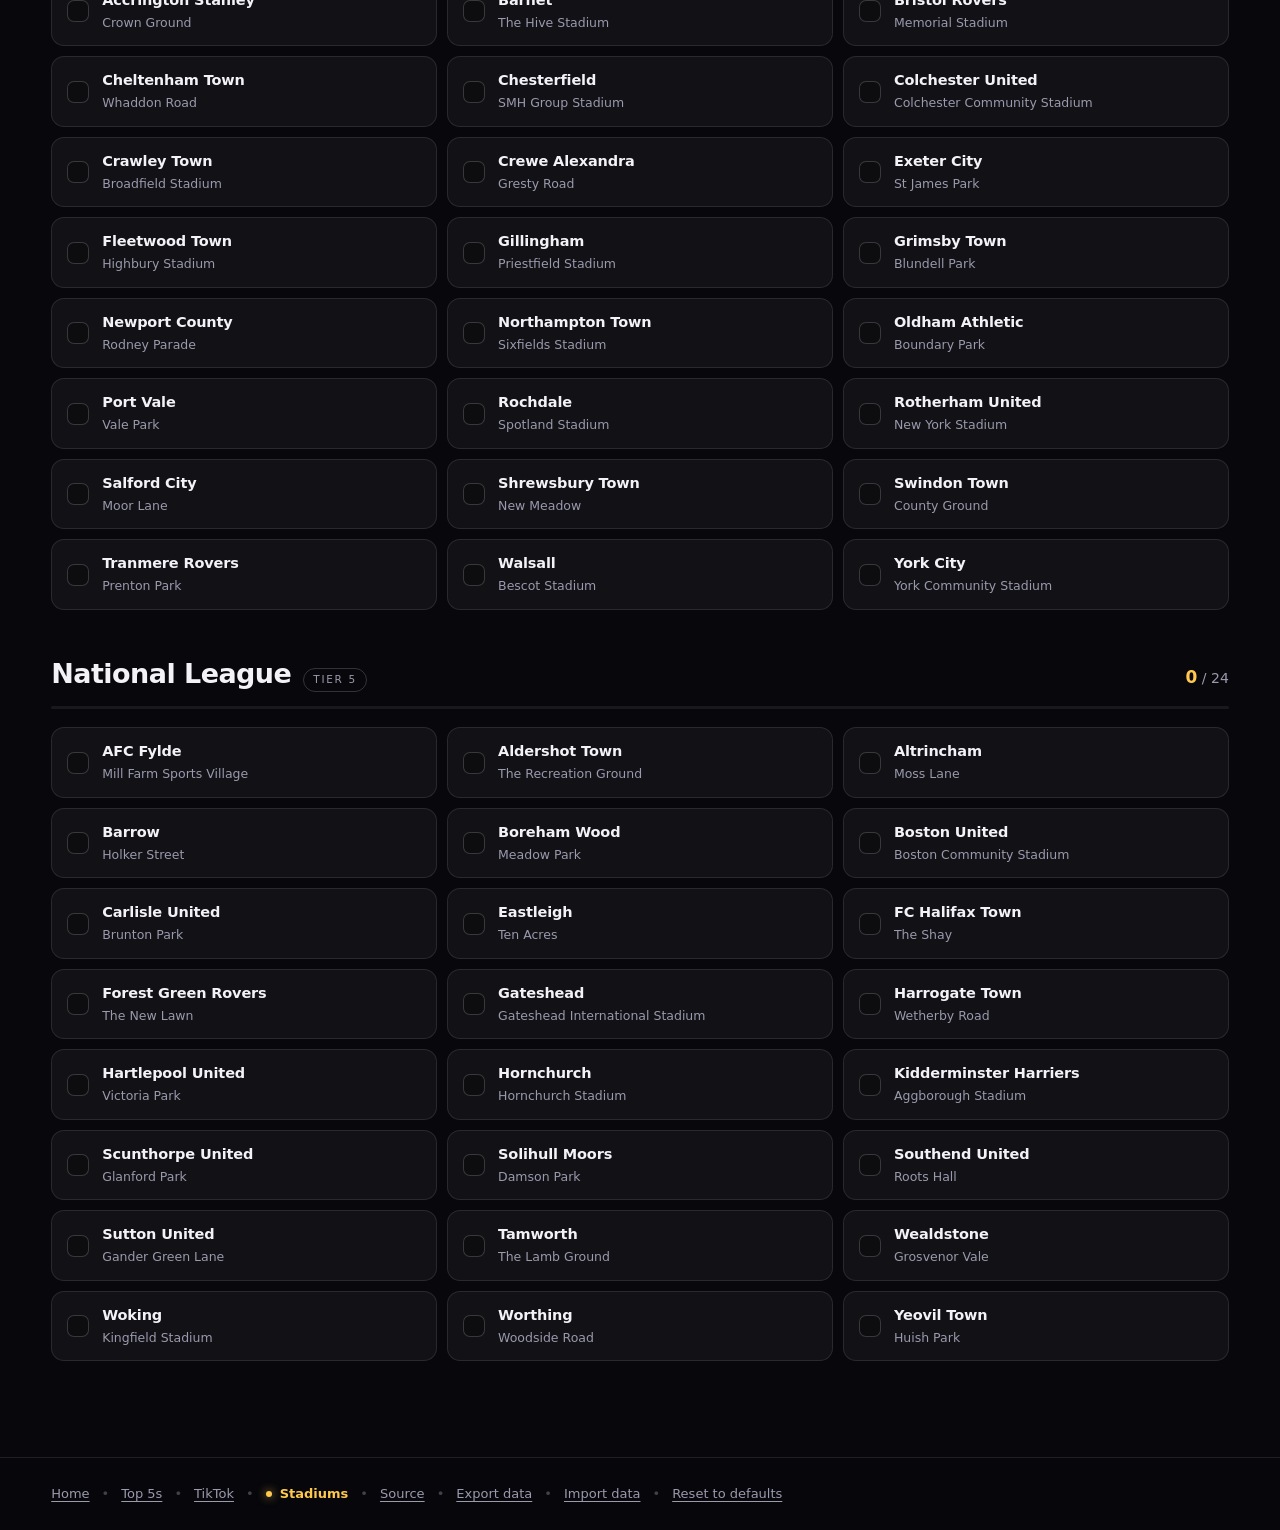
==== commit b2fdc0d7: "Give Clear list its own space in the checklist toolbar" ====
--- a/stadiums.html
+++ b/stadiums.html
@@ -74,12 +74,15 @@
         <button class="tab"           role="tab" aria-selected="false" data-list="blackpool">Watching Blackpool</button>
       </div>
       <div class="list-tools">
-        <input type="search" id="search" placeholder="Search club or ground…" aria-label="Search club or ground">
-        <label class="switch">
-          <input type="checkbox" id="onlyTicked">
-          <span>Ticked only</span>
-        </label>
-        <button class="linkish" id="clearBtn" title="Untick everything on the list you're viewing">Clear list</button>
+        <div class="filters">
+          <input type="search" id="search" placeholder="Search club or ground…" aria-label="Search club or ground">
+          <label class="switch">
+            <input type="checkbox" id="onlyTicked">
+            <span>Ticked only</span>
+          </label>
+        </div>
+        <span class="tool-sep" aria-hidden="true"></span>
+        <button class="btn btn-small btn-danger-ghost" id="clearBtn" title="Untick everything on the list you're viewing">Clear list</button>
       </div>
     </div>
 
--- a/css/stadiums.css
+++ b/css/stadiums.css
@@ -61,7 +61,11 @@
   color:#2a1400; background:linear-gradient(135deg,#ffb257,var(--tangerine));
 }
 
-.list-tools{ display:flex; align-items:center; gap:12px; }
+/* Search and the filter toggle belong together; "Clear list" is a different
+   kind of thing, so it gets a divider and room of its own. */
+.list-tools{ display:flex; align-items:center; gap:16px; }
+.filters{ display:flex; align-items:center; gap:14px; }
+.tool-sep{ width:1px; height:24px; background:var(--line); flex:0 0 auto; }
 #search{
   width:min(280px, 52vw); padding:10px 14px; border-radius:999px; font-size:14px;
   background:#12121d; color:var(--text); border:1px solid var(--line-2);
@@ -161,8 +165,15 @@
   .list-controls{ top:58px; flex-direction:column; align-items:stretch; }
   .tabs{ justify-content:center; }
   .tab{ flex:1; padding:9px 10px; font-size:13px; }
-  .list-tools{ justify-content:space-between; }
-  #search{ width:100%; }
+  .list-tools{ justify-content:space-between; gap:12px; }
+  .filters{ flex:1; gap:12px; }
+  .tool-sep{ display:none; }
+  #search{ flex:1; width:auto; min-width:0; }
+}
+@media (max-width:430px){
+  .list-tools{ flex-wrap:wrap; }
+  .filters{ flex:1 1 100%; }
+  #clearBtn{ margin-left:auto; }
 }
 
 @media (prefers-reduced-motion:reduce){
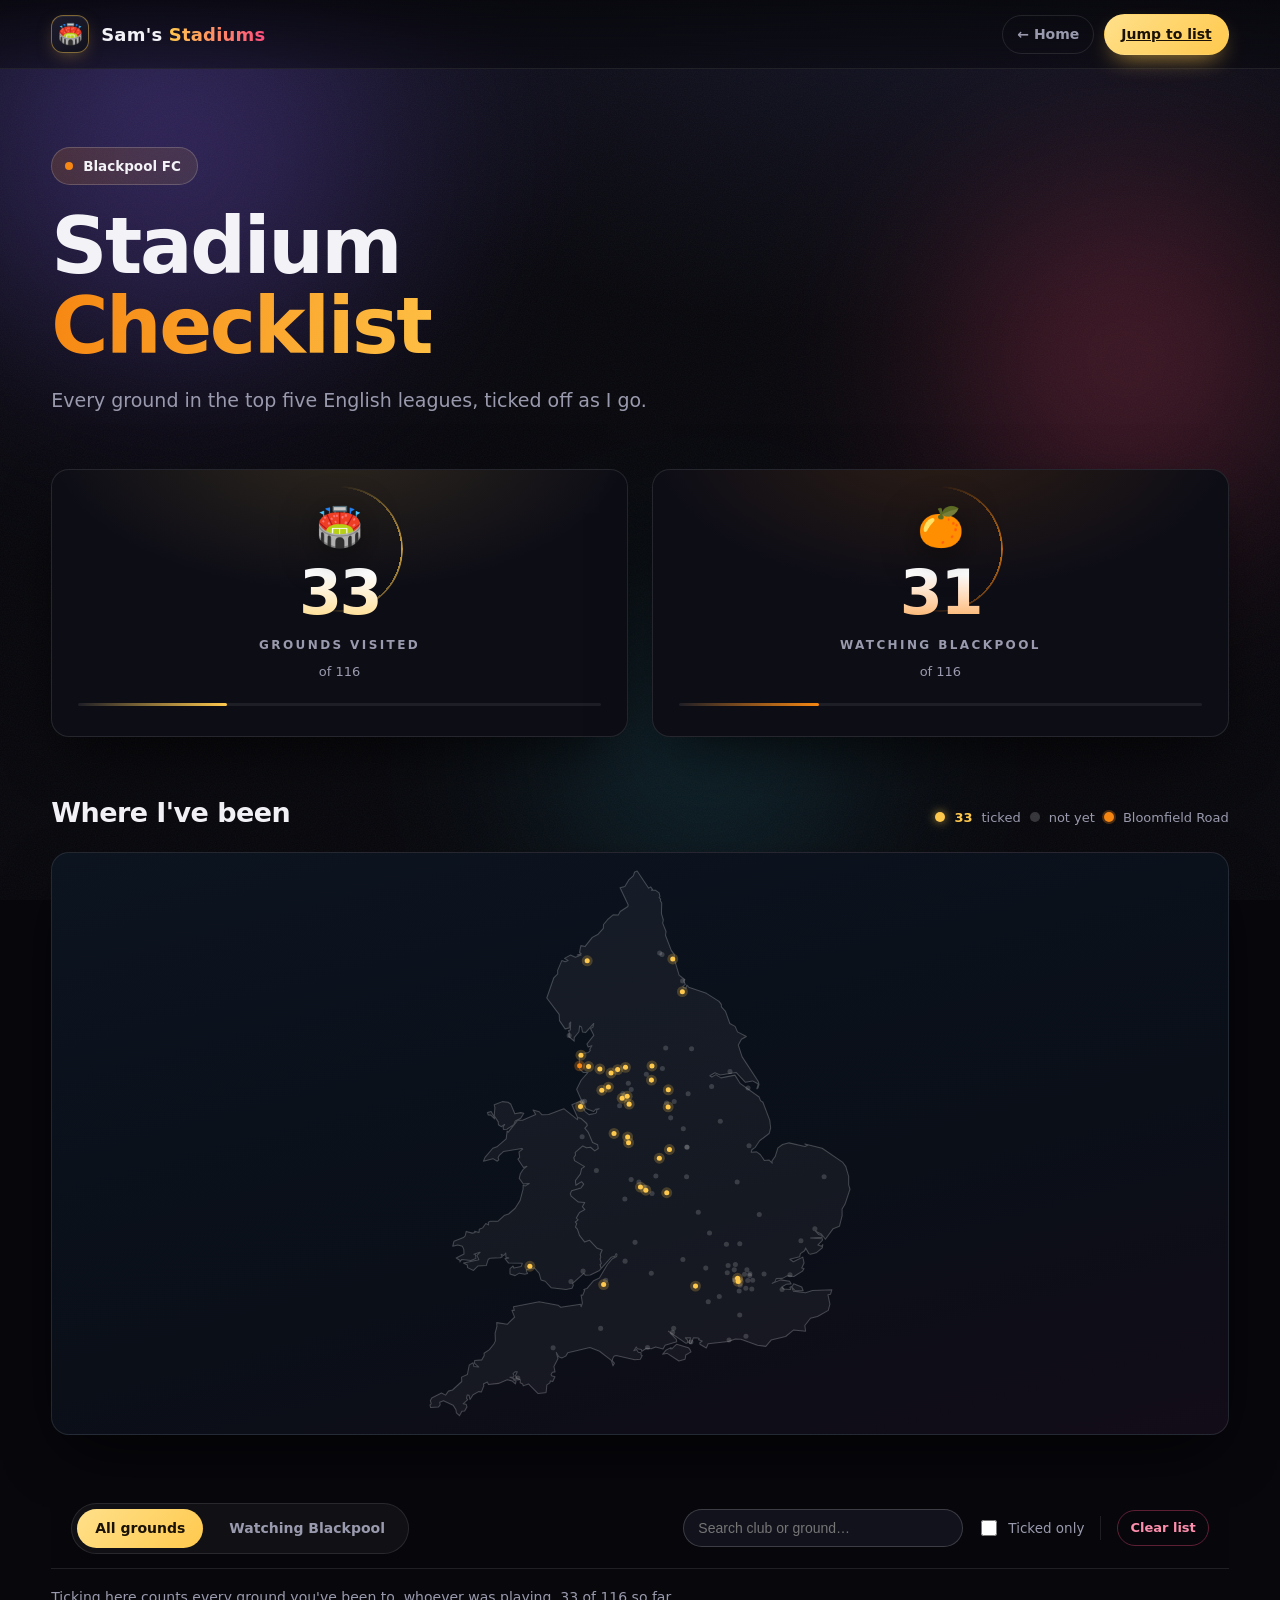
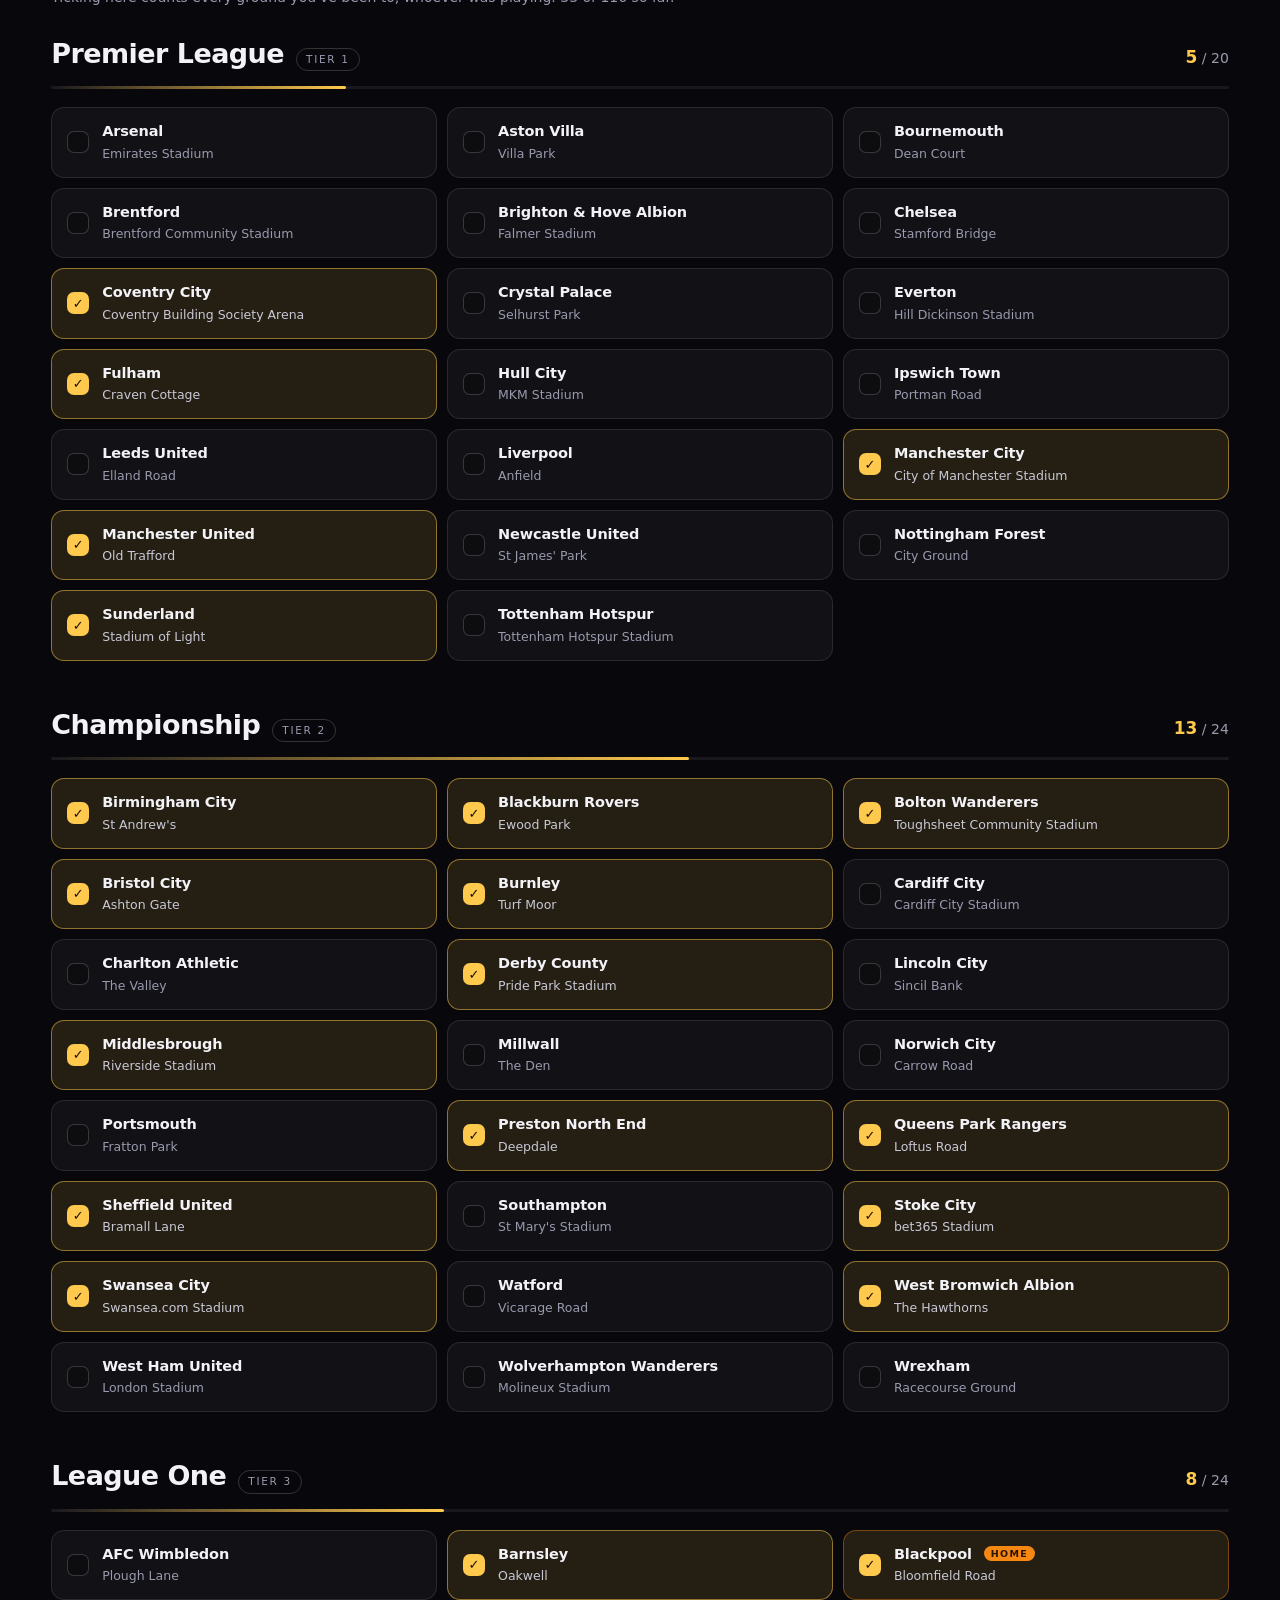
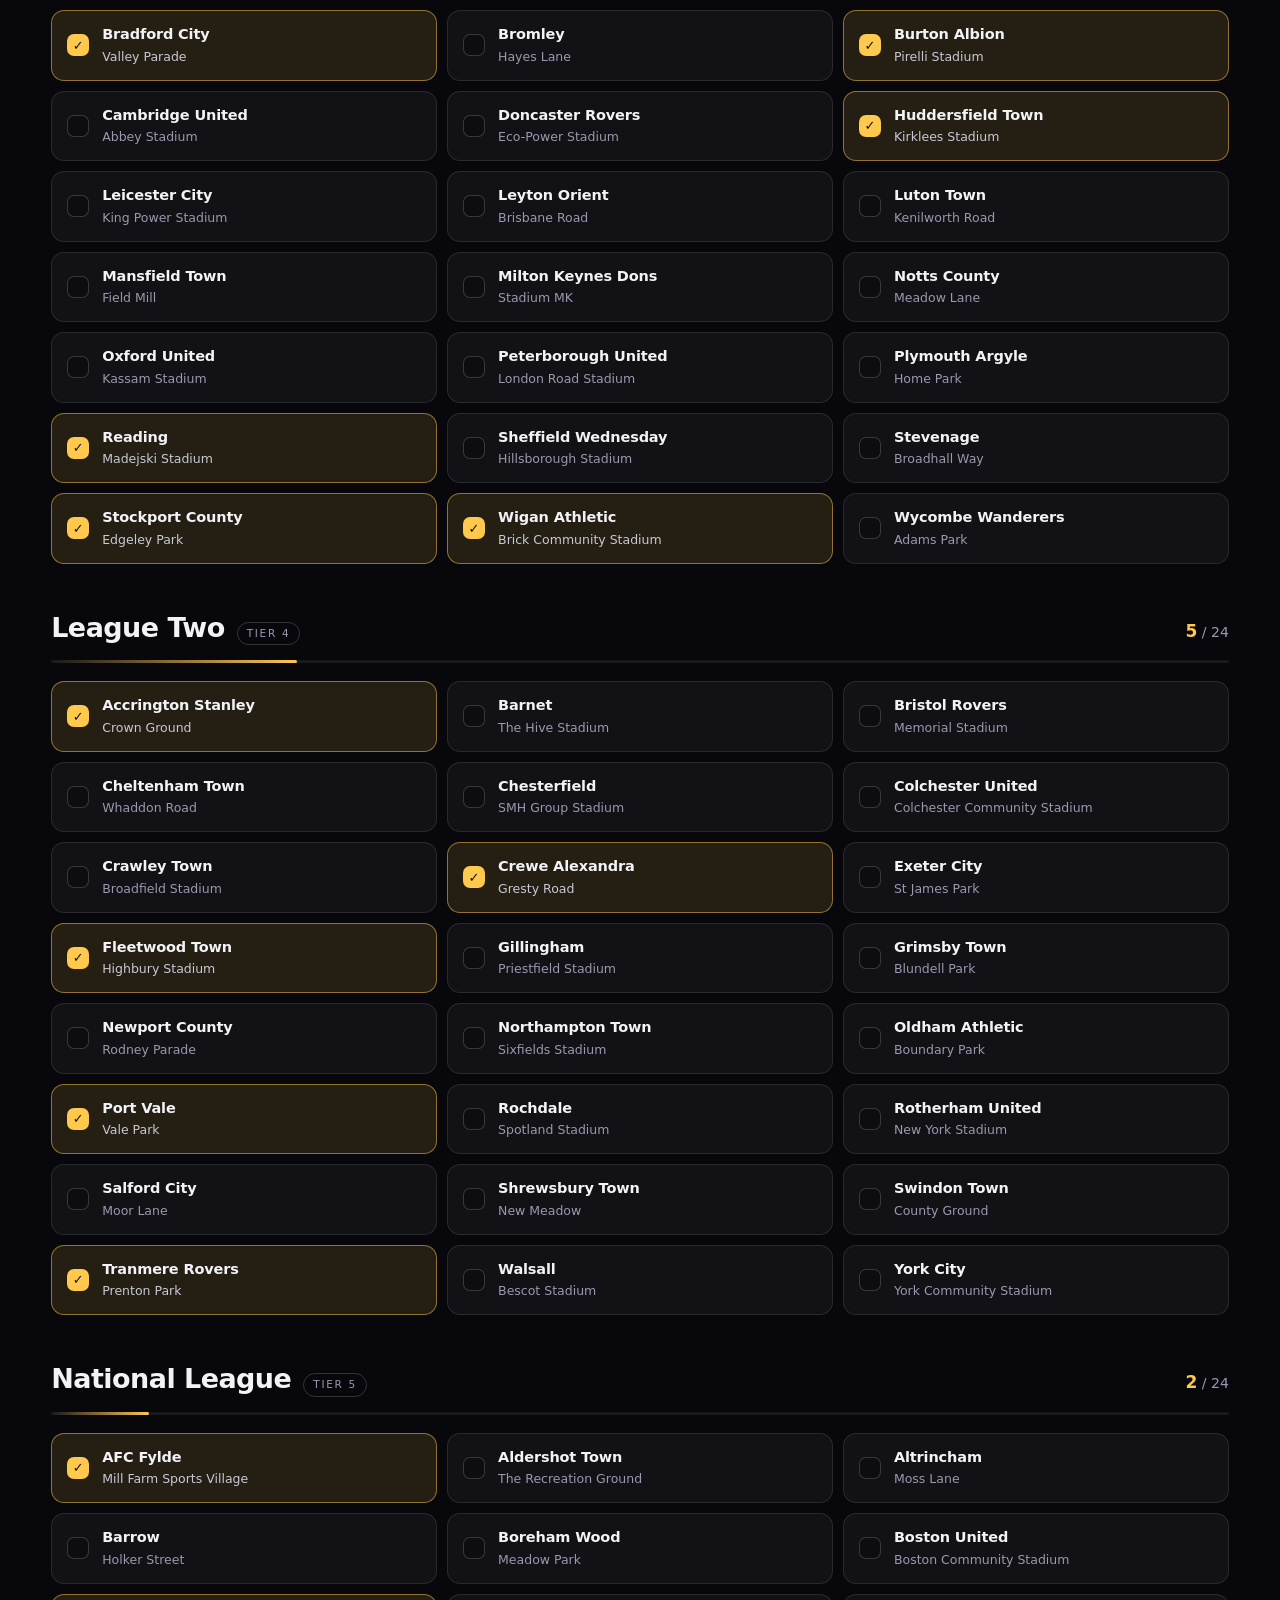
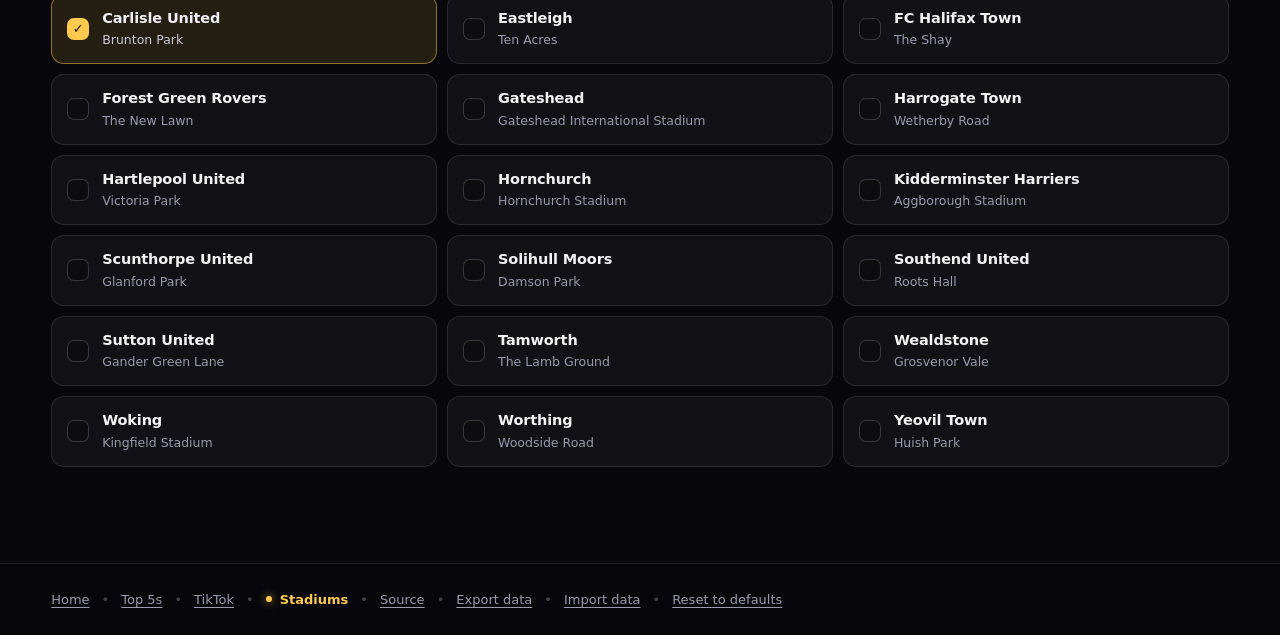
==== commit beebce40: "Add a map of the grounds to the Stadium Checklist An SVG of England and Wales with a pin per club. P" ====
--- a/stadiums.html
+++ b/stadiums.html
@@ -66,6 +66,20 @@
     </div>
   </section>
 
+  <section class="wrap map-section">
+    <div class="map-head">
+      <h2 class="map-title">Where I've been</h2>
+      <p class="map-legend">
+        <span class="key key-on"></span> <b id="mapCount">0</b> ticked
+        <span class="key key-off"></span> not yet
+        <span class="key key-home"></span> Bloomfield Road
+      </p>
+    </div>
+    <div class="map-frame">
+      <svg id="groundMap" role="img" aria-label="Map of England and Wales showing the grounds visited"></svg>
+    </div>
+  </section>
+
   <section class="wrap list-section">
 
     <div class="list-controls">
@@ -119,6 +133,8 @@
      as soon as it paints, and registers the counters' observers first. -->
 <script src="js/stadiums-data.js"></script>
 <script src="js/stadiums-visited.js"></script>
+<script src="js/stadiums-map-data.js"></script>
+<script src="js/stadiums-map.js"></script>
 <script src="js/stats.js"></script>
 <script src="js/stadiums.js"></script>
 </body>
--- a/css/stadiums.css
+++ b/css/stadiums.css
@@ -38,13 +38,63 @@
 
 .stats-section{ padding:20px 0 46px; }
 
+/* ---------- Map ---------- */
+.map-section{ padding:10px 0 54px; }
+.map-head{ display:flex; align-items:baseline; justify-content:space-between; gap:18px; flex-wrap:wrap; margin-bottom:18px; }
+.map-title{ margin:0; font-size:clamp(20px,2.6vw,27px); font-weight:800; letter-spacing:-.02em; }
+.map-legend{ margin:0; display:flex; align-items:center; gap:9px; font-size:13px; color:var(--muted); flex-wrap:wrap; }
+.map-legend b{ color:var(--list-accent); }
+.key{ width:10px; height:10px; border-radius:50%; display:inline-block; }
+.key-on{ background:var(--list-accent); box-shadow:0 0 10px color-mix(in srgb, var(--list-accent) 70%, transparent); }
+.key-off{ background:rgba(255,255,255,.18); }
+.key-home{ background:var(--tangerine); box-shadow:0 0 0 2px rgba(246,135,18,.28); }
+
+.map-frame{
+  border:1px solid var(--line); border-radius:var(--radius);
+  background:linear-gradient(165deg, #0c1420 0%, #0a0f18 60%, #120c18 100%);
+  box-shadow:var(--shadow);
+  padding:18px; display:grid; place-items:center;
+}
+#groundMap{ width:100%; max-width:420px; height:auto; overflow:visible; }
+
+.map-land{
+  fill:rgba(255,255,255,.045);
+  stroke:rgba(255,255,255,.22);
+  stroke-width:2.5;
+  stroke-linejoin:round;
+}
+
+.map-pin{ cursor:default; }
+.pin-dot{
+  fill:rgba(255,255,255,.16);
+  transition:fill .35s var(--ease), r .25s var(--ease);
+}
+.pin-halo{ fill:transparent; transition:fill .35s var(--ease); }
+
+.map-pin.is-ticked .pin-dot{ fill:var(--list-accent); }
+.map-pin.is-ticked .pin-halo{ fill:color-mix(in srgb, var(--list-accent) 22%, transparent); }
+.map-pin.is-ticked.is-home .pin-dot{ fill:var(--tangerine); }
+.map-pin.is-ticked.is-home .pin-halo{ fill:rgba(246,135,18,.28); }
+
+.map-pin:hover .pin-dot, .map-pin:focus .pin-dot{ r:9; fill:#fff; }
+.map-pin:focus{ outline:none; }
+.map-pin:focus .pin-halo{ fill:rgba(255,255,255,.3); }
+
+/* The one pin that always stands out */
+.map-pin.is-home .pin-dot{ fill:rgba(246,135,18,.45); }
+
+@media (max-width:560px){
+  .map-frame{ padding:12px; }
+  #groundMap{ max-width:300px; }
+}
+
 /* ---------- Controls ---------- */
 .list-section{ padding-bottom:96px; }
 
 .list-controls{
   position:sticky; top:68px; z-index:20;
   display:flex; flex-wrap:wrap; align-items:center; justify-content:space-between;
-  gap:14px; padding:14px 0;
+  gap:14px; padding:14px 20px;
   background:rgba(7,7,12,.86); backdrop-filter:blur(14px);
   border-bottom:1px solid var(--line);
 }
@@ -162,7 +212,7 @@
 }
 @media (max-width:680px){
   .ground-list{ grid-template-columns:1fr; }
-  .list-controls{ top:58px; flex-direction:column; align-items:stretch; }
+  .list-controls{ top:58px; flex-direction:column; align-items:stretch; padding:14px 14px; }
   .tabs{ justify-content:center; }
   .tab{ flex:1; padding:9px 10px; font-size:13px; }
   .list-tools{ justify-content:space-between; gap:12px; }
